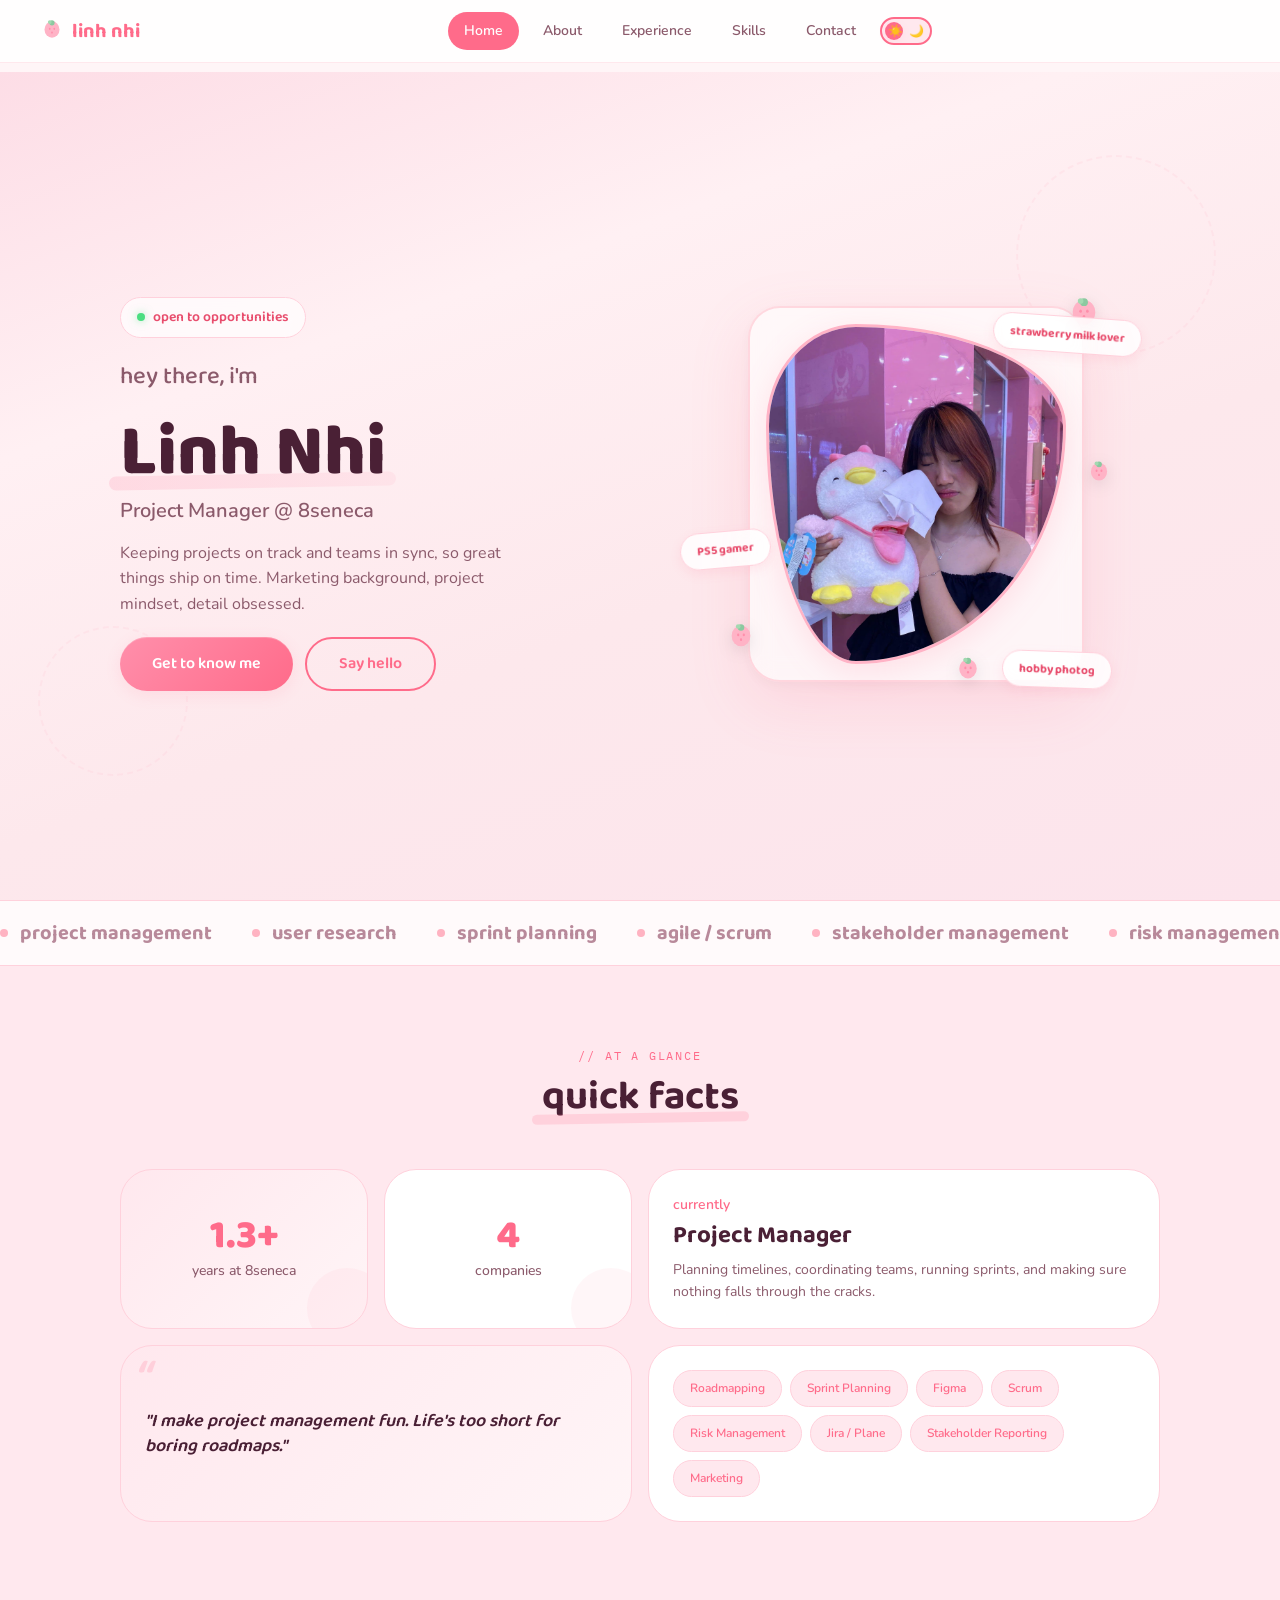
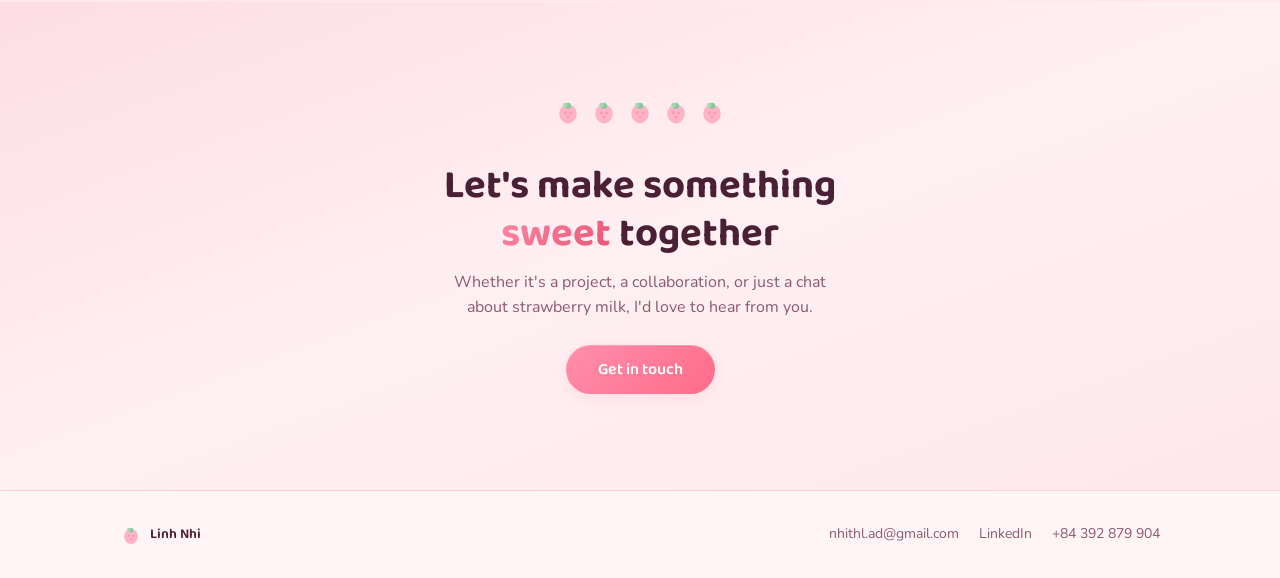
==== index.html @ b02dd4e7 "Deploy portfolio to GitHub Pages" ====
<!DOCTYPE html>
<html lang="en" data-theme="light">
<head>
  <meta charset="UTF-8">
  <meta name="viewport" content="width=device-width, initial-scale=1.0">
  <title>Linh Nhi | Project Manager</title>
  <link rel="icon" type="image/svg+xml" href="favicon.svg">
  <link rel="stylesheet" href="shared.css">
  <style>
    /* --- HERO --- */
    .hero {
      min-height: calc(100vh - 72px);
      display: flex;
      align-items: center;
      position: relative;
      overflow: hidden;
      padding: var(--sp-64) 0 var(--sp-48);
      background: linear-gradient(160deg, #FDDDE6 0%, #FFF0F3 30%, #FDE8EC 60%, #FCE4EC 100%);
    }
    [data-theme="dark"] .hero {
      background: linear-gradient(160deg, var(--berry-900) 0%, #2A1520 50%, var(--berry-900) 100%);
    }
    .hero__inner {
      max-width: var(--max-content);
      margin: 0 auto;
      padding: 0 var(--grid-margin-desktop);
      display: grid;
      grid-template-columns: 1fr 1fr;
      gap: var(--sp-64);
      align-items: center;
      width: 100%;
      position: relative;
      z-index: 1;
    }
    .hero__content { display: flex; flex-direction: column; gap: var(--sp-20); }

    /* Strawberry milk badge */
    .hero__badge {
      display: inline-flex;
      align-items: center;
      gap: var(--sp-8);
      background: rgba(255, 255, 255, 0.7);
      backdrop-filter: blur(10px);
      border: 1.5px solid var(--pink-200);
      border-radius: var(--radius-pill);
      padding: var(--sp-8) var(--sp-16);
      font-family: var(--font-display);
      font-size: var(--text-sm);
      font-weight: var(--weight-semibold);
      color: var(--pink-600);
      width: fit-content;
      animation: badge-bounce 3s ease-in-out infinite;
    }
    [data-theme="dark"] .hero__badge {
      background: rgba(255, 107, 138, 0.12);
      border-color: rgba(255, 143, 171, 0.25);
      color: var(--pink-300);
    }
    @keyframes badge-bounce {
      0%, 100% { transform: translateY(0); }
      50% { transform: translateY(-4px); }
    }
    .hero__badge-dot {
      width: 8px; height: 8px;
      border-radius: 50%;
      background: #4ADE80;
      box-shadow: 0 0 8px rgba(74, 222, 128, 0.5);
      animation: pulse-green 2s ease-in-out infinite;
    }
    @keyframes pulse-green {
      0%, 100% { opacity: 1; }
      50% { opacity: 0.5; }
    }

    .hero__greeting {
      font-family: var(--font-display);
      font-size: var(--text-2xl);
      color: var(--color-text-secondary);
      font-weight: var(--weight-medium);
    }
    .hero__name {
      font-family: var(--font-display);
      font-size: var(--text-6xl);
      font-weight: var(--weight-extrabold);
      line-height: 1.05;
      position: relative;
    }
    .hero__name-highlight {
      position: relative;
      display: inline-block;
    }
    .hero__name-highlight::after {
      content: '';
      position: absolute;
      bottom: 4px;
      left: -4%;
      width: 108%;
      height: 14px;
      background: linear-gradient(90deg, var(--pink-300), var(--pink-200));
      opacity: 0.35;
      border-radius: var(--radius-pill);
      z-index: -1;
      transform: rotate(-1deg);
    }
    [data-theme="dark"] .hero__name-highlight::after {
      opacity: 0.2;
    }
    .hero__name-sub {
      display: block;
      font-size: var(--text-xl);
      font-weight: var(--weight-semibold);
      color: var(--color-text-secondary);
      margin-top: var(--sp-8);
      font-family: var(--font-body);
    }
    .hero__desc {
      font-size: var(--text-base);
      color: var(--color-text-secondary);
      line-height: var(--leading-normal);
      max-width: 420px;
    }
    .hero__buttons { display: flex; gap: var(--sp-12); flex-wrap: wrap; }

    /* Visual side — milk carton style frame */
    .hero__visual {
      display: flex;
      justify-content: center;
      align-items: center;
      position: relative;
    }
    .hero__photo-frame {
      position: relative;
      background: rgba(255, 255, 255, 0.6);
      backdrop-filter: blur(12px);
      border: 2px solid rgba(255, 183, 197, 0.5);
      border-radius: 32px;
      padding: 16px;
      box-shadow: 0 20px 60px rgba(255, 107, 138, 0.15), 0 4px 16px rgba(0,0,0,0.04);
    }
    [data-theme="dark"] .hero__photo-frame {
      background: rgba(45, 22, 32, 0.6);
      border-color: rgba(255, 143, 171, 0.2);
      box-shadow: 0 20px 60px rgba(0, 0, 0, 0.3);
    }
    .hero__photo-frame .profile-photo {
      border: 3px solid var(--pink-300);
    }

    /* Floating strawberry decorations */
    .strawberry-float {
      position: absolute;
      z-index: 2;
      font-size: 2rem;
      animation: float-berry 5s ease-in-out infinite;
      filter: drop-shadow(0 4px 8px rgba(0,0,0,0.1));
    }
    .strawberry-float:nth-child(2) { top: -16px; right: -20px; animation-delay: -1s; font-size: 1.8rem; }
    .strawberry-float:nth-child(3) { bottom: 20px; left: -24px; animation-delay: -2.5s; font-size: 1.5rem; }
    .strawberry-float:nth-child(4) { top: 40%; right: -30px; animation-delay: -3.5s; font-size: 1.2rem; }
    .strawberry-float:nth-child(5) { bottom: -12px; right: 30%; animation-delay: -4s; font-size: 1.4rem; }
    @keyframes float-berry {
      0%, 100% { transform: translateY(0) rotate(0deg); }
      25% { transform: translateY(-8px) rotate(5deg); }
      75% { transform: translateY(4px) rotate(-3deg); }
    }

    /* Floating stickers around photo */
    .hero__sticker {
      position: absolute;
      z-index: 3;
      background: rgba(255, 255, 255, 0.85);
      backdrop-filter: blur(8px);
      border: 1.5px solid var(--pink-200);
      border-radius: var(--radius-2xl);
      padding: var(--sp-8) var(--sp-16);
      font-family: var(--font-display);
      font-size: var(--text-xs);
      font-weight: var(--weight-bold);
      color: var(--pink-600);
      box-shadow: 0 4px 12px rgba(255, 107, 138, 0.12);
      transform: rotate(var(--rotate, 0deg));
      transition: all var(--duration) var(--ease-out);
      white-space: nowrap;
    }
    [data-theme="dark"] .hero__sticker {
      background: rgba(45, 22, 32, 0.8);
      border-color: rgba(255, 143, 171, 0.25);
      color: var(--pink-300);
    }
    .hero__sticker:hover {
      transform: rotate(0deg) scale(1.08);
      box-shadow: 0 6px 20px rgba(255, 107, 138, 0.2);
    }
    .hero__sticker:nth-child(6) { top: 8px; right: -60px; --rotate: 4deg; }
    .hero__sticker:nth-child(7) { bottom: 30%; left: -70px; --rotate: -5deg; }
    .hero__sticker:nth-child(8) { bottom: -8px; right: -30px; --rotate: 2deg; }

    /* --- MARQUEE --- */
    .home-marquee {
      margin: 0;
      background: rgba(255, 255, 255, 0.5);
      border-color: var(--pink-200);
    }
    [data-theme="dark"] .home-marquee {
      background: var(--color-card);
    }

    /* --- BENTO GRID --- */
    .bento-section {
      padding: var(--sp-80) 0;
      background: var(--color-surface-alt);
      position: relative;
    }
    .bento-grid {
      max-width: var(--max-content);
      margin: 0 auto;
      padding: 0 var(--grid-margin-desktop);
      display: grid;
      grid-template-columns: repeat(4, 1fr);
      grid-template-rows: auto auto;
      gap: var(--sp-16);
    }
    .bento-card--stat {
      display: flex;
      flex-direction: column;
      justify-content: center;
      align-items: center;
      text-align: center;
      min-height: 140px;
      position: relative;
      overflow: hidden;
    }
    .bento-card--stat::after {
      content: '';
      position: absolute;
      bottom: -20px;
      right: -20px;
      width: 80px;
      height: 80px;
      border-radius: 50%;
      background: var(--color-accent);
      opacity: 0.06;
    }
    .bento-card--wide { grid-column: span 2; }
    .bento-stat__number {
      font-family: var(--font-display);
      font-size: var(--text-4xl);
      font-weight: var(--weight-extrabold);
      color: var(--color-accent);
      line-height: 1;
    }
    .bento-stat__label {
      font-size: var(--text-sm);
      color: var(--color-text-secondary);
      margin-top: var(--sp-4);
      font-weight: var(--weight-medium);
    }
    .bento-card--quote {
      display: flex;
      align-items: center;
      font-family: var(--font-display);
      font-size: var(--text-lg);
      font-weight: var(--weight-semibold);
      color: var(--color-text);
      font-style: italic;
      line-height: var(--leading-snug);
      position: relative;
    }
    .bento-card--quote::before {
      content: '\201C';
      position: absolute;
      top: 8px;
      left: 12px;
      font-size: 3rem;
      font-family: var(--font-display);
      color: var(--color-accent);
      opacity: 0.2;
      line-height: 1;
    }
    .bento-card--role {
      display: flex;
      flex-direction: column;
      justify-content: center;
    }
    .bento-role__title {
      font-family: var(--font-display);
      font-size: var(--text-2xl);
      font-weight: var(--weight-bold);
    }
    .bento-role__company {
      font-size: var(--text-sm);
      color: var(--color-accent);
      font-weight: var(--weight-semibold);
    }
    .bento-card--tags {
      display: flex;
      flex-wrap: wrap;
      gap: var(--sp-8);
      align-content: center;
    }
    .bento-tag {
      display: inline-flex;
      padding: var(--sp-8) var(--sp-16);
      background: var(--color-accent-soft);
      border: 1.5px solid var(--color-border);
      border-radius: var(--radius-pill);
      font-size: var(--text-xs);
      font-weight: var(--weight-semibold);
      color: var(--color-accent);
      transition: all var(--duration) var(--ease-out);
    }
    .bento-tag:hover {
      background: var(--color-accent);
      color: #fff;
      transform: translateY(-2px);
    }

    /* --- SUPERPOWERS --- */
    .powers {
      padding: var(--sp-80) 0;
      position: relative;
    }
    .powers__grid {
      max-width: var(--max-content);
      margin: 0 auto;
      padding: 0 var(--grid-margin-desktop);
      display: grid;
      grid-template-columns: repeat(2, 1fr);
      gap: var(--sp-16);
    }
    .power-card {
      padding: var(--sp-32);
      border-radius: var(--radius-2xl);
      background: var(--color-card);
      border: 1.5px solid var(--color-border);
      transition: all var(--duration) var(--ease-out);
      display: flex;
      flex-direction: column;
      gap: var(--sp-8);
      position: relative;
      overflow: hidden;
    }
    .power-card::before {
      content: '';
      position: absolute;
      top: 0;
      left: 0;
      right: 0;
      height: 3px;
      background: linear-gradient(90deg, var(--pink-300), var(--pink-500), var(--pink-300));
      opacity: 0;
      transition: opacity var(--duration) var(--ease-out);
    }
    .power-card:hover {
      border-color: var(--color-accent);
      box-shadow: 0 12px 40px rgba(255, 107, 138, 0.12);
      transform: translateY(-4px);
    }
    .power-card:hover::before { opacity: 1; }
    .power-card__icon {
      width: 52px;
      height: 52px;
      border-radius: 50%;
      background: var(--pink-100);
      display: flex;
      align-items: center;
      justify-content: center;
      margin-bottom: var(--sp-4);
      flex-shrink: 0;
    }
    .power-card__icon svg {
      width: 24px;
      height: 24px;
      color: var(--pink-500);
    }
    [data-theme="dark"] .power-card__icon {
      background: rgba(255, 107, 138, 0.12);
    }
    [data-theme="dark"] .power-card__icon svg {
      color: var(--pink-400);
    }
    .power-card__title {
      font-family: var(--font-display);
      font-size: var(--text-lg);
      font-weight: var(--weight-bold);
    }
    .power-card__desc {
      font-size: var(--text-sm);
      color: var(--color-text-secondary);
      line-height: var(--leading-normal);
    }

    /* --- CTA --- */
    .cta {
      padding: var(--sp-96) 0;
      text-align: center;
      position: relative;
      overflow: hidden;
      background: linear-gradient(160deg, #FDDDE6, #FFF0F3, #FDE8EC);
    }
    [data-theme="dark"] .cta {
      background: linear-gradient(160deg, #2A1520, var(--berry-900), #2A1520);
    }
    .cta__inner {
      max-width: 560px;
      margin: 0 auto;
      padding: 0 var(--grid-margin-desktop);
      position: relative;
      z-index: 1;
    }
    .cta__heading { margin-bottom: var(--sp-12); }
    .cta__desc {
      color: var(--color-text-secondary);
      font-size: var(--text-base);
      margin-bottom: var(--sp-24);
    }
    .cta__strawberries {
      display: flex;
      justify-content: center;
      gap: var(--sp-8);
      margin-bottom: var(--sp-24);
      font-size: 1.5rem;
    }
    .cta__strawberries span {
      animation: float-berry 4s ease-in-out infinite;
    }
    .cta__strawberries span:nth-child(2) { animation-delay: -0.5s; }
    .cta__strawberries span:nth-child(3) { animation-delay: -1s; }
    .cta__strawberries span:nth-child(4) { animation-delay: -1.5s; }
    .cta__strawberries span:nth-child(5) { animation-delay: -2s; }

    /* --- MILK CARTON DECO (background) --- */
    .milk-deco {
      position: absolute;
      pointer-events: none;
      z-index: 0;
    }
    .milk-deco--circle {
      width: 200px;
      height: 200px;
      border-radius: 50%;
      border: 2px dashed var(--pink-200);
      opacity: 0.3;
    }
    [data-theme="dark"] .milk-deco--circle {
      border-color: rgba(255, 143, 171, 0.15);
    }

    /* --- RESPONSIVE --- */
    @media (max-width: 768px) {
      .hero { min-height: auto; padding: var(--sp-32) 0; }
      .hero__inner {
        grid-template-columns: 1fr;
        gap: var(--sp-32);
        padding: 0 var(--grid-margin-mobile);
        text-align: center;
      }
      .hero__visual { order: -1; }
      .hero__desc { max-width: 100%; }
      .hero__buttons { justify-content: center; }
      .hero__badge { margin: 0 auto; }
      .hero__name { font-size: var(--text-4xl); }
      .hero__sticker { display: none; }
      .strawberry-float { font-size: 1.2rem !important; }
      .strawberry-float:nth-child(2) { right: -8px; }
      .strawberry-float:nth-child(3) { left: -8px; }
      .strawberry-float:nth-child(4) { right: -12px; }

      .hero__photo-frame { padding: 12px; }
      .profile-photo--lg { width: 200px; height: 230px; }

      .bento-section { padding: var(--sp-48) 0; }
      .bento-grid {
        grid-template-columns: 1fr 1fr;
        padding: 0 var(--grid-margin-mobile);
        gap: var(--sp-12);
      }
      .bento-card--wide { grid-column: span 2; }
      .bento-stat__number { font-size: var(--text-2xl); }
      .bento-card--stat { min-height: 100px; }

      .powers { padding: var(--sp-48) 0; }
      .powers__grid { grid-template-columns: 1fr; padding: 0 var(--grid-margin-mobile); }

      .cta { padding: var(--sp-48) 0; }
      .cta__inner { padding: 0 var(--grid-margin-mobile); }
    }
  </style>
</head>
<body>

  <nav class="nav">
    <div class="nav__inner">
      <a href="index.html" class="nav__logo">
        <span class="nav__logo-icon"><svg width="24" height="24" viewBox="0 0 32 32" fill="none"><ellipse cx="16" cy="18" rx="10" ry="11" fill="#FFB3C6"/><ellipse cx="13" cy="17" rx="1.2" ry="1.5" fill="#FF8FAB"/><ellipse cx="19" cy="17" rx="1.2" ry="1.5" fill="#FF8FAB"/><ellipse cx="16" cy="22" rx="1.2" ry="1.5" fill="#FF8FAB"/><circle cx="16" cy="9" r="3.5" fill="#8BC9A0"/><circle cx="13" cy="8" r="2.5" fill="#A3D9B1"/></svg></span> linh nhi
      </a>
      <div class="nav__links">
        <a href="index.html" class="nav__link nav__link--active">Home</a>
        <a href="about.html" class="nav__link">About</a>
        <a href="experience.html" class="nav__link">Experience</a>
        <a href="skills.html" class="nav__link">Skills</a>
        <a href="contact.html" class="nav__link">Contact</a>
        <button class="nav__theme-toggle" onclick="toggleTheme()" aria-label="Toggle dark mode">
          <span class="nav__theme-emoji nav__theme-emoji--light">&#9728;&#65039;</span>
          <span class="nav__theme-emoji nav__theme-emoji--dark">&#127769;</span>
        </button>
      </div>
      <div style="display:flex;align-items:center;gap:var(--sp-12);">
        <button class="nav__theme-toggle" onclick="toggleTheme()" aria-label="Toggle dark mode" id="mobileTheme" style="display:none;">
          <span class="nav__theme-emoji nav__theme-emoji--light">&#9728;&#65039;</span>
          <span class="nav__theme-emoji nav__theme-emoji--dark">&#127769;</span>
        </button>
        <button class="nav__burger" onclick="toggleMobile()" aria-label="Menu">
          <span></span><span></span><span></span>
        </button>
      </div>
    </div>
  </nav>
  <div class="nav__mobile-menu" id="mobileMenu">
    <a href="index.html" class="nav__link nav__link--active" onclick="toggleMobile()">Home</a>
    <a href="about.html" class="nav__link" onclick="toggleMobile()">About</a>
    <a href="experience.html" class="nav__link" onclick="toggleMobile()">Experience</a>
    <a href="skills.html" class="nav__link" onclick="toggleMobile()">Skills</a>
    <a href="contact.html" class="nav__link" onclick="toggleMobile()">Contact</a>
    <button class="nav__theme-toggle" onclick="toggleTheme()" aria-label="Toggle dark mode" style="margin-top:var(--sp-16);">
      <span class="nav__theme-emoji nav__theme-emoji--light">&#9728;&#65039;</span>
      <span class="nav__theme-emoji nav__theme-emoji--dark">&#127769;</span>
    </button>
  </div>

  <main class="page">
    <!-- HERO -->
    <section class="hero">
      <!-- Background decorative circles -->
      <div class="milk-deco milk-deco--circle" style="top: 10%; right: 5%;"></div>
      <div class="milk-deco milk-deco--circle" style="bottom: 15%; left: 3%; width: 150px; height: 150px;"></div>

      <div class="hero__inner">
        <div class="hero__content">
          <div class="hero__badge">
            <span class="hero__badge-dot"></span>
            open to opportunities
          </div>
          <div class="hero__greeting">hey there, i'm</div>
          <h1 class="hero__name">
            <span class="hero__name-highlight">Linh Nhi</span>
            <span class="hero__name-sub">Project Manager @ 8seneca</span>
          </h1>
          <p class="hero__desc">
            Keeping projects on track and teams in sync, so great things ship on time.
            Marketing background, project mindset, detail obsessed.
          </p>
          <div class="hero__buttons">
            <a href="about.html" class="btn btn--primary">Get to know me</a>
            <a href="contact.html" class="btn btn--outline">Say hello</a>
          </div>
        </div>
        <div class="hero__visual">
          <div class="hero__photo-frame">
            <div class="profile-photo profile-photo--lg">
              <img src="images/profile.jpg" alt="Linh Nhi" loading="lazy">
            </div>
            <span class="strawberry-float"><svg width="36" height="36" viewBox="0 0 32 32" fill="none"><ellipse cx="16" cy="18" rx="10" ry="11" fill="#FFB3C6"/><ellipse cx="13" cy="17" rx="1.2" ry="1.5" fill="#FF8FAB"/><ellipse cx="19" cy="17" rx="1.2" ry="1.5" fill="#FF8FAB"/><ellipse cx="16" cy="22" rx="1.2" ry="1.5" fill="#FF8FAB"/><circle cx="16" cy="9" r="3.5" fill="#8BC9A0"/><circle cx="13" cy="8" r="2.5" fill="#A3D9B1"/></svg></span>
            <span class="strawberry-float"><svg width="30" height="30" viewBox="0 0 32 32" fill="none"><ellipse cx="16" cy="18" rx="10" ry="11" fill="#FFB3C6"/><ellipse cx="13" cy="17" rx="1.2" ry="1.5" fill="#FF8FAB"/><ellipse cx="19" cy="17" rx="1.2" ry="1.5" fill="#FF8FAB"/><ellipse cx="16" cy="22" rx="1.2" ry="1.5" fill="#FF8FAB"/><circle cx="16" cy="9" r="3.5" fill="#8BC9A0"/><circle cx="13" cy="8" r="2.5" fill="#A3D9B1"/></svg></span>
            <span class="strawberry-float"><svg width="26" height="26" viewBox="0 0 32 32" fill="none"><ellipse cx="16" cy="18" rx="10" ry="11" fill="#FFB3C6"/><ellipse cx="13" cy="17" rx="1.2" ry="1.5" fill="#FF8FAB"/><ellipse cx="19" cy="17" rx="1.2" ry="1.5" fill="#FF8FAB"/><ellipse cx="16" cy="22" rx="1.2" ry="1.5" fill="#FF8FAB"/><circle cx="16" cy="9" r="3.5" fill="#8BC9A0"/><circle cx="13" cy="8" r="2.5" fill="#A3D9B1"/></svg></span>
            <span class="strawberry-float"><svg width="28" height="28" viewBox="0 0 32 32" fill="none"><ellipse cx="16" cy="18" rx="10" ry="11" fill="#FFB3C6"/><ellipse cx="13" cy="17" rx="1.2" ry="1.5" fill="#FF8FAB"/><ellipse cx="19" cy="17" rx="1.2" ry="1.5" fill="#FF8FAB"/><ellipse cx="16" cy="22" rx="1.2" ry="1.5" fill="#FF8FAB"/><circle cx="16" cy="9" r="3.5" fill="#8BC9A0"/><circle cx="13" cy="8" r="2.5" fill="#A3D9B1"/></svg></span>
            <div class="hero__sticker" style="--rotate: 4deg;">strawberry milk lover</div>
            <div class="hero__sticker" style="--rotate: -5deg;">PS5 gamer</div>
            <div class="hero__sticker" style="--rotate: 2deg;">hobby photog</div>
          </div>
        </div>
      </div>
    </section>

    <!-- MARQUEE -->
    <div class="marquee home-marquee">
      <div class="marquee__track">
        <span class="marquee__item"><span class="marquee__dot"></span> project management</span>
        <span class="marquee__item"><span class="marquee__dot"></span> user research</span>
        <span class="marquee__item"><span class="marquee__dot"></span> sprint planning</span>
        <span class="marquee__item"><span class="marquee__dot"></span> agile / scrum</span>
        <span class="marquee__item"><span class="marquee__dot"></span> stakeholder management</span>
        <span class="marquee__item"><span class="marquee__dot"></span> risk management</span>
        <span class="marquee__item"><span class="marquee__dot"></span> marketing</span>
        <span class="marquee__item"><span class="marquee__dot"></span> project management</span>
        <span class="marquee__item"><span class="marquee__dot"></span> resource planning</span>
        <span class="marquee__item"><span class="marquee__dot"></span> sprint planning</span>
        <span class="marquee__item"><span class="marquee__dot"></span> agile / scrum</span>
        <span class="marquee__item"><span class="marquee__dot"></span> stakeholder management</span>
        <span class="marquee__item"><span class="marquee__dot"></span> risk management</span>
        <span class="marquee__item"><span class="marquee__dot"></span> marketing</span>
      </div>
    </div>

    <!-- BENTO GRID -->
    <section class="bento-section">
      <div class="section-header">
        <span class="section-header__label">// at a glance</span>
        <h2 class="heading-2"><span class="section-header__underline">quick facts</span></h2>
      </div>
      <div class="bento-grid">
        <div class="bento-card bento-card--stat bento-card--accent">
          <div class="bento-stat__number">1.3+</div>
          <div class="bento-stat__label">years at 8seneca</div>
        </div>
        <div class="bento-card bento-card--stat">
          <div class="bento-stat__number">4</div>
          <div class="bento-stat__label">companies</div>
        </div>
        <div class="bento-card bento-card--role bento-card--wide">
          <div class="bento-role__company">currently</div>
          <div class="bento-role__title">Project Manager</div>
          <div style="font-size:var(--text-sm);color:var(--color-text-secondary);margin-top:var(--sp-4);">Planning timelines, coordinating teams, running sprints, and making sure nothing falls through the cracks.</div>
        </div>
        <div class="bento-card bento-card--quote bento-card--wide bento-card--accent">
          "I make project management fun. Life's too short for boring roadmaps."
        </div>
        <div class="bento-card bento-card--tags bento-card--wide">
          <span class="bento-tag">Roadmapping</span>
          <span class="bento-tag">Sprint Planning</span>
          <span class="bento-tag">Figma</span>
          <span class="bento-tag">Scrum</span>
          <span class="bento-tag">Risk Management</span>
          <span class="bento-tag">Jira / Plane</span>
          <span class="bento-tag">Stakeholder Reporting</span>
          <span class="bento-tag">Marketing</span>
        </div>
      </div>
    </section>

    <!-- CTA -->
    <section class="cta">
      <div class="cta__inner">
        <div class="cta__strawberries">
          <span><svg width="28" height="28" viewBox="0 0 32 32" fill="none"><ellipse cx="16" cy="18" rx="10" ry="11" fill="#FFB3C6"/><ellipse cx="13" cy="17" rx="1.2" ry="1.5" fill="#FF8FAB"/><ellipse cx="19" cy="17" rx="1.2" ry="1.5" fill="#FF8FAB"/><ellipse cx="16" cy="22" rx="1.2" ry="1.5" fill="#FF8FAB"/><circle cx="16" cy="9" r="3.5" fill="#8BC9A0"/><circle cx="13" cy="8" r="2.5" fill="#A3D9B1"/></svg></span>
          <span><svg width="28" height="28" viewBox="0 0 32 32" fill="none"><ellipse cx="16" cy="18" rx="10" ry="11" fill="#FFB3C6"/><ellipse cx="13" cy="17" rx="1.2" ry="1.5" fill="#FF8FAB"/><ellipse cx="19" cy="17" rx="1.2" ry="1.5" fill="#FF8FAB"/><ellipse cx="16" cy="22" rx="1.2" ry="1.5" fill="#FF8FAB"/><circle cx="16" cy="9" r="3.5" fill="#8BC9A0"/><circle cx="13" cy="8" r="2.5" fill="#A3D9B1"/></svg></span>
          <span><svg width="28" height="28" viewBox="0 0 32 32" fill="none"><ellipse cx="16" cy="18" rx="10" ry="11" fill="#FFB3C6"/><ellipse cx="13" cy="17" rx="1.2" ry="1.5" fill="#FF8FAB"/><ellipse cx="19" cy="17" rx="1.2" ry="1.5" fill="#FF8FAB"/><ellipse cx="16" cy="22" rx="1.2" ry="1.5" fill="#FF8FAB"/><circle cx="16" cy="9" r="3.5" fill="#8BC9A0"/><circle cx="13" cy="8" r="2.5" fill="#A3D9B1"/></svg></span>
          <span><svg width="28" height="28" viewBox="0 0 32 32" fill="none"><ellipse cx="16" cy="18" rx="10" ry="11" fill="#FFB3C6"/><ellipse cx="13" cy="17" rx="1.2" ry="1.5" fill="#FF8FAB"/><ellipse cx="19" cy="17" rx="1.2" ry="1.5" fill="#FF8FAB"/><ellipse cx="16" cy="22" rx="1.2" ry="1.5" fill="#FF8FAB"/><circle cx="16" cy="9" r="3.5" fill="#8BC9A0"/><circle cx="13" cy="8" r="2.5" fill="#A3D9B1"/></svg></span>
          <span><svg width="28" height="28" viewBox="0 0 32 32" fill="none"><ellipse cx="16" cy="18" rx="10" ry="11" fill="#FFB3C6"/><ellipse cx="13" cy="17" rx="1.2" ry="1.5" fill="#FF8FAB"/><ellipse cx="19" cy="17" rx="1.2" ry="1.5" fill="#FF8FAB"/><ellipse cx="16" cy="22" rx="1.2" ry="1.5" fill="#FF8FAB"/><circle cx="16" cy="9" r="3.5" fill="#8BC9A0"/><circle cx="13" cy="8" r="2.5" fill="#A3D9B1"/></svg></span>
        </div>
        <h2 class="heading-2 cta__heading">Let's make something<br><span class="gradient-text">sweet</span> together</h2>
        <p class="cta__desc">Whether it's a project, a collaboration, or just a chat about strawberry milk, I'd love to hear from you.</p>
        <a href="contact.html" class="btn btn--primary">Get in touch</a>
      </div>
    </section>

<footer class="footer" style="border-top:1.5px solid var(--color-border);padding:var(--sp-32) 0;">
  <div class="container" style="display:flex;justify-content:space-between;align-items:center;flex-wrap:wrap;gap:var(--sp-16);">
    <div style="display:flex;align-items:center;gap:var(--sp-8);">
      <svg width="22" height="22" viewBox="0 0 32 32" fill="none"><ellipse cx="16" cy="18" rx="10" ry="11" fill="#FFB3C6"/><ellipse cx="13" cy="17" rx="1.2" ry="1.5" fill="#FF8FAB"/><ellipse cx="19" cy="17" rx="1.2" ry="1.5" fill="#FF8FAB"/><ellipse cx="16" cy="22" rx="1.2" ry="1.5" fill="#FF8FAB"/><circle cx="16" cy="9" r="3.5" fill="#8BC9A0"/><circle cx="13" cy="8" r="2.5" fill="#A3D9B1"/></svg>
      <span style="font-family:var(--font-display);font-size:var(--text-sm);font-weight:var(--weight-semibold);color:var(--color-text);">Linh Nhi</span>
    </div>
    <div style="display:flex;align-items:center;gap:var(--sp-20);font-size:var(--text-sm);">
      <a href="mailto:nhithl.ad@gmail.com" style="color:var(--color-text-secondary);">nhithl.ad@gmail.com</a>
      <a href="https://www.linkedin.com/in/nhithl" target="_blank" style="color:var(--color-text-secondary);">LinkedIn</a>
      <a href="tel:+84392879904" style="color:var(--color-text-secondary);">+84 392 879 904</a>
    </div>
  </div>
</footer>
  </main>

  <script>
    function toggleTheme() { document.documentElement.setAttribute('data-theme', document.documentElement.getAttribute('data-theme') === 'dark' ? 'light' : 'dark'); }
    function toggleMobile() { document.getElementById('mobileMenu').classList.toggle('nav__mobile-menu--open'); document.querySelector('.nav__burger').classList.toggle('nav__burger--open'); }
    (function(){var t=document.getElementById('mobileTheme');function u(){t.style.display=window.innerWidth<=768?'':'none';}u();window.addEventListener('resize',u);})();
  </script>
</body>
</html>
---- shared.css ----
/* ============================================
   SHARED — Strawberry Milk Portfolio
   Tokens + Components + Layout
   ============================================ */
@import url('https://fonts.googleapis.com/css2?family=Baloo+2:wght@400;500;600;700;800&family=Nunito:wght@400;500;600;700&family=IBM+Plex+Mono:wght@400;500&display=swap');
@import url('../tokens/tokens.css');

/* --- Reset --- */
*, *::before, *::after { box-sizing: border-box; margin: 0; padding: 0; }
html { scroll-behavior: smooth; }
body {
  font-family: var(--font-body);
  font-size: var(--text-base);
  line-height: var(--leading-normal);
  color: var(--color-text);
  background: var(--color-bg);
  transition: background var(--duration) var(--ease-out), color var(--duration) var(--ease-out);
  -webkit-font-smoothing: antialiased;
  overflow-x: hidden;
}
a { color: var(--color-accent); text-decoration: none; transition: color var(--duration) var(--ease-out); }
a:hover { color: var(--color-accent-hover); }
img { max-width: 100%; display: block; }
ul, ol { list-style: none; }
button { cursor: pointer; border: none; background: none; font-family: inherit; }

/* --- Sparkle animation --- */
.sparkle {
  display: inline-block;
  animation: sparkle-float 3s ease-in-out infinite;
}
@keyframes sparkle-float {
  0%, 100% { transform: translateY(0) rotate(0deg); }
  50% { transform: translateY(-6px) rotate(10deg); }
}

/* --- Nav --- */
.nav {
  position: fixed;
  top: 0;
  left: 0;
  right: 0;
  z-index: 100;
  background: var(--color-nav);
  backdrop-filter: blur(20px);
  -webkit-backdrop-filter: blur(20px);
  border-bottom: 1px solid var(--color-border-soft);
  padding: var(--sp-12) var(--sp-32);
  transition: background var(--duration) var(--ease-out);
}
.nav__inner {
  max-width: var(--max-content);
  margin: 0 auto;
  display: flex;
  align-items: center;
  justify-content: space-between;
}
.nav__logo {
  font-family: var(--font-display);
  font-size: var(--text-xl);
  font-weight: var(--weight-bold);
  color: var(--color-accent);
  display: flex;
  align-items: center;
  gap: var(--sp-8);
}
.nav__logo-icon {
  font-size: var(--text-2xl);
  line-height: 1;
}
.nav__links {
  display: flex;
  gap: var(--sp-8);
  align-items: center;
}
.nav__link {
  font-family: var(--font-body);
  font-size: var(--text-sm);
  font-weight: var(--weight-semibold);
  color: var(--color-text-secondary);
  padding: var(--sp-8) var(--sp-16);
  border-radius: var(--radius-pill);
  position: relative;
  transition: all var(--duration) var(--ease-out);
}
.nav__link:hover {
  color: var(--color-accent);
  background: var(--color-accent-soft);
}
.nav__link--active {
  color: #fff;
  background: var(--color-accent);
}
.nav__link--active:hover {
  color: #fff;
  background: var(--color-accent-hover);
}

/* Theme toggle */
.nav__theme-toggle {
  width: 52px;
  height: 28px;
  border-radius: var(--radius-pill);
  background: var(--color-accent-soft);
  border: 2px solid var(--color-accent);
  position: relative;
  transition: background var(--duration) var(--ease-out), border-color var(--duration) var(--ease-out);
  flex-shrink: 0;
}
.nav__theme-toggle::after {
  content: '';
  position: absolute;
  top: 3px;
  left: 3px;
  width: 18px;
  height: 18px;
  border-radius: 50%;
  background: var(--color-accent);
  transition: transform var(--duration) var(--ease-out);
  box-shadow: var(--shadow-sm);
}
[data-theme="dark"] .nav__theme-toggle::after {
  transform: translateX(22px);
}
[data-theme="dark"] .nav__theme-toggle {
  background: rgba(255, 107, 138, 0.2);
}
.nav__theme-emoji {
  font-size: 12px;
  position: absolute;
  top: 50%;
  transform: translateY(-50%);
  pointer-events: none;
  z-index: 1;
  line-height: 1;
}
.nav__theme-emoji--light { left: 6px; }
.nav__theme-emoji--dark  { right: 6px; }

/* Mobile hamburger */
.nav__burger {
  display: none;
  flex-direction: column;
  gap: 5px;
  width: var(--sp-32);
  padding: var(--sp-4);
}
.nav__burger span {
  display: block;
  height: 3px;
  background: var(--color-accent);
  border-radius: var(--radius-pill);
  transition: transform var(--duration) var(--ease-out), opacity var(--duration) var(--ease-out);
}
.nav__burger--open span:nth-child(1) { transform: rotate(45deg) translate(5px, 6px); }
.nav__burger--open span:nth-child(2) { opacity: 0; }
.nav__burger--open span:nth-child(3) { transform: rotate(-45deg) translate(5px, -6px); }

.nav__mobile-menu {
  display: none;
  position: fixed;
  top: 56px;
  left: 0;
  right: 0;
  bottom: 0;
  background: var(--color-bg);
  z-index: 99;
  padding: var(--sp-48) var(--sp-32);
  flex-direction: column;
  gap: var(--sp-24);
  align-items: center;
}
.nav__mobile-menu--open { display: flex; }
.nav__mobile-menu .nav__link {
  font-size: var(--text-2xl);
  font-family: var(--font-display);
}

/* --- Layout --- */
.page { padding-top: 72px; min-height: 100vh; }
.container {
  max-width: var(--max-content);
  margin: 0 auto;
  padding: 0 var(--grid-margin-desktop);
}

/* --- Typography --- */
.heading-1 {
  font-family: var(--font-display);
  font-size: var(--text-6xl);
  font-weight: var(--weight-extrabold);
  line-height: var(--leading-tight);
  color: var(--color-text);
}
.heading-2 {
  font-family: var(--font-display);
  font-size: var(--text-4xl);
  font-weight: var(--weight-bold);
  line-height: var(--leading-tight);
  color: var(--color-text);
}
.heading-3 {
  font-family: var(--font-display);
  font-size: var(--text-2xl);
  font-weight: var(--weight-bold);
  line-height: var(--leading-snug);
  color: var(--color-text);
}
.accent-text { color: var(--color-accent); }
.gradient-text {
  background: linear-gradient(135deg, var(--pink-400), var(--pink-600));
  -webkit-background-clip: text;
  -webkit-text-fill-color: transparent;
  background-clip: text;
}

/* --- Section header with wavy underline --- */
.section-header {
  text-align: center;
  margin-bottom: var(--sp-48);
  position: relative;
}
.section-header__label {
  font-family: var(--font-mono);
  font-size: var(--text-xs);
  color: var(--color-accent);
  text-transform: uppercase;
  letter-spacing: 0.15em;
  margin-bottom: var(--sp-8);
  display: block;
}
.section-header__underline {
  display: inline-block;
  position: relative;
}
.section-header__underline::after {
  content: '';
  position: absolute;
  bottom: -2px;
  left: -5%;
  width: 110%;
  height: 10px;
  background: var(--color-accent);
  opacity: 0.18;
  border-radius: var(--radius-pill);
  transform: rotate(-1deg);
}

/* --- Buttons --- */
.btn {
  display: inline-flex;
  align-items: center;
  gap: var(--sp-8);
  font-family: var(--font-display);
  font-weight: var(--weight-semibold);
  font-size: var(--text-base);
  padding: var(--sp-12) var(--sp-32);
  border-radius: var(--radius-pill);
  transition: all var(--duration) var(--ease-out);
  position: relative;
  overflow: hidden;
}
.btn--primary {
  background: linear-gradient(135deg, var(--pink-400), var(--pink-500));
  color: #FFFFFF;
  box-shadow: var(--shadow-md), inset 0 1px 0 rgba(255,255,255,0.2);
}
.btn--primary:hover {
  background: linear-gradient(135deg, var(--pink-500), var(--pink-600));
  box-shadow: var(--shadow-glow);
  transform: translateY(-2px) scale(1.02);
  color: #FFFFFF;
}
.btn--outline {
  background: transparent;
  color: var(--color-accent);
  border: 2px solid var(--color-accent);
}
.btn--outline:hover {
  background: var(--color-accent-soft);
  transform: translateY(-2px);
  color: var(--color-accent);
}
.btn--ghost {
  background: transparent;
  color: var(--color-text-secondary);
  padding: var(--sp-8) var(--sp-16);
}
.btn--ghost:hover {
  color: var(--color-accent);
  background: var(--color-accent-soft);
}

/* --- Cards --- */
.card {
  background: var(--color-card);
  border: 1px solid var(--color-border);
  border-radius: var(--radius-2xl);
  padding: var(--sp-32);
  transition: all var(--duration) var(--ease-out);
  position: relative;
  overflow: hidden;
}
.card:hover {
  box-shadow: var(--shadow-md);
  transform: translateY(-4px);
}
.card--cartoon {
  border: 2.5px dashed var(--color-border);
  border-radius: var(--radius-2xl);
  background: var(--color-card);
}
.card--cartoon::before {
  content: '';
  position: absolute;
  top: -1px;
  right: -1px;
  width: var(--sp-32);
  height: var(--sp-32);
  background: var(--color-accent);
  opacity: 0.08;
  border-radius: 0 var(--radius-2xl) 0 100%;
}
.card--glow {
  border: 1.5px solid var(--color-border);
}
.card--glow:hover {
  border-color: var(--color-accent);
  box-shadow: var(--shadow-glow);
}

/* --- Bento card (modern grid card) --- */
.bento-card {
  background: var(--color-card);
  border: 1.5px solid var(--color-border);
  border-radius: var(--radius-2xl);
  padding: var(--sp-24);
  transition: all var(--duration) var(--ease-out);
  position: relative;
  overflow: hidden;
}
.bento-card:hover {
  border-color: var(--color-accent);
  box-shadow: var(--shadow-lg);
  transform: translateY(-4px);
}
.bento-card--accent {
  background: linear-gradient(135deg, var(--pink-100), var(--pink-50));
  border-color: var(--pink-200);
}
[data-theme="dark"] .bento-card--accent {
  background: linear-gradient(135deg, rgba(255, 107, 138, 0.12), rgba(255, 107, 138, 0.05));
  border-color: rgba(255, 143, 171, 0.2);
}

/* --- Tags / Pills --- */
.tag {
  display: inline-flex;
  align-items: center;
  gap: var(--sp-4);
  font-family: var(--font-mono);
  font-size: var(--text-xs);
  font-weight: var(--weight-medium);
  padding: var(--sp-4) var(--sp-12);
  border-radius: var(--radius-pill);
  background: var(--color-tag-bg);
  color: var(--color-tag-text);
}
.tag--strawberry { background: var(--pink-100); color: var(--pink-700); }
[data-theme="dark"] .tag--strawberry { background: rgba(255, 107, 138, 0.15); color: var(--pink-300); }
.tag--cream { background: var(--cream-200); color: #8B6914; }
[data-theme="dark"] .tag--cream { background: rgba(255, 228, 188, 0.1); color: var(--cream-200); }

/* --- Marquee / ticker --- */
.marquee {
  overflow: hidden;
  padding: var(--sp-16) 0;
  border-top: 1.5px solid var(--color-border);
  border-bottom: 1.5px solid var(--color-border);
  background: var(--color-card);
}
.marquee__track {
  display: flex;
  gap: var(--sp-40);
  animation: marquee-scroll 20s linear infinite;
  width: max-content;
}
.marquee__item {
  font-family: var(--font-display);
  font-size: var(--text-xl);
  font-weight: var(--weight-bold);
  color: var(--color-text-muted);
  white-space: nowrap;
  display: flex;
  align-items: center;
  gap: var(--sp-12);
}
.marquee__item .marquee__dot {
  width: 8px;
  height: 8px;
  border-radius: 50%;
  background: var(--color-accent);
  opacity: 0.5;
}
@keyframes marquee-scroll {
  to { transform: translateX(-50%); }
}

/* --- Timeline --- */
.timeline {
  position: relative;
  padding-left: var(--sp-48);
}
.timeline::before {
  content: '';
  position: absolute;
  left: 14px;
  top: 8px;
  bottom: 8px;
  width: 3px;
  background: linear-gradient(to bottom, var(--color-accent), var(--pink-200));
  border-radius: var(--radius-pill);
}
[data-theme="dark"] .timeline::before {
  background: linear-gradient(to bottom, var(--color-accent), var(--pink-800));
}
.timeline__item {
  position: relative;
  margin-bottom: var(--sp-40);
}
.timeline__item:last-child { margin-bottom: 0; }
.timeline__dot {
  position: absolute;
  left: calc(-1 * var(--sp-48) + 8px);
  top: 6px;
  width: 16px;
  height: 16px;
  border-radius: 50%;
  background: var(--color-accent);
  border: 3px solid var(--color-bg);
  box-shadow: 0 0 0 3px var(--color-accent-soft);
  z-index: 1;
}
.timeline__item--active .timeline__dot {
  width: 18px;
  height: 18px;
  left: calc(-1 * var(--sp-48) + 7px);
  animation: pulse-dot 2s ease-in-out infinite;
}
@keyframes pulse-dot {
  0%, 100% { box-shadow: 0 0 0 3px var(--color-accent-soft); }
  50% { box-shadow: 0 0 0 8px var(--color-accent-soft); }
}
.timeline__date {
  font-family: var(--font-mono);
  font-size: var(--text-xs);
  color: var(--color-accent);
  text-transform: uppercase;
  letter-spacing: 0.1em;
  margin-bottom: var(--sp-8);
}
.timeline__role {
  font-family: var(--font-display);
  font-size: var(--text-xl);
  font-weight: var(--weight-bold);
  margin-bottom: var(--sp-4);
}
.timeline__company {
  font-weight: var(--weight-semibold);
  color: var(--color-text-secondary);
  margin-bottom: var(--sp-12);
}
.timeline__desc {
  color: var(--color-text-secondary);
  font-size: var(--text-sm);
  line-height: var(--leading-normal);
}
.timeline__tags {
  display: flex;
  flex-wrap: wrap;
  gap: var(--sp-8);
  margin-top: var(--sp-12);
}

/* --- Profile photo --- */
.profile-photo {
  border-radius: var(--radius-blob);
  overflow: hidden;
  position: relative;
  border: 4px solid var(--color-accent);
  box-shadow: var(--shadow-lg);
}
.profile-photo--lg {
  width: 300px;
  height: 340px;
}
.profile-photo img {
  width: 100%;
  height: 100%;
  object-fit: cover;
}

/* --- Fun fact cards --- */
.fun-grid {
  display: grid;
  grid-template-columns: repeat(3, 1fr);
  gap: var(--sp-20);
}
.fun-card {
  text-align: center;
  padding: var(--sp-32) var(--sp-20);
}
.fun-card__emoji {
  font-size: 2.5rem;
  margin-bottom: var(--sp-12);
  display: block;
}
.fun-card__title {
  font-family: var(--font-display);
  font-size: var(--text-base);
  font-weight: var(--weight-bold);
  margin-bottom: var(--sp-8);
}
.fun-card__desc {
  font-size: var(--text-sm);
  color: var(--color-text-secondary);
  line-height: var(--leading-normal);
}

/* --- Contact form --- */
.contact-form {
  display: flex;
  flex-direction: column;
  gap: var(--sp-20);
}
.input-group { display: flex; flex-direction: column; gap: var(--sp-8); }
.input-group__label {
  font-family: var(--font-display);
  font-size: var(--text-sm);
  font-weight: var(--weight-semibold);
  color: var(--color-text-secondary);
}
.input {
  padding: var(--sp-12) var(--sp-20);
  border: 2px solid var(--color-border);
  border-radius: var(--radius-xl);
  font-family: var(--font-body);
  font-size: var(--text-base);
  color: var(--color-text);
  background: var(--color-surface);
  transition: border-color var(--duration) var(--ease-out), box-shadow var(--duration) var(--ease-out);
  outline: none;
}
.input:focus {
  border-color: var(--color-accent);
  box-shadow: 0 0 0 4px var(--color-accent-soft);
}
.input::placeholder { color: var(--color-text-muted); }
textarea.input { resize: vertical; min-height: 120px; }

/* --- Footer --- */
.footer {
  padding: var(--sp-32) 0;
  border-top: 1.5px solid var(--color-border);
  position: relative;
}
.footer a:hover {
  color: var(--color-accent) !important;
}

/* --- Section separators --- */
.section-sep--wide {
  max-width: 100%;
  height: 0;
  border: none;
  border-top: 2px dashed var(--color-border);
  opacity: 0.4;
  background: none;
}

/* --- Floating decoration --- */
.floating-deco {
  position: absolute;
  pointer-events: none;
  z-index: 0;
  opacity: 0.1;
  font-size: 1.5rem;
  animation: float-gentle 6s ease-in-out infinite;
}
.floating-deco:nth-child(2) { animation-delay: -2s; }
.floating-deco:nth-child(3) { animation-delay: -4s; }
@keyframes float-gentle {
  0%, 100% { transform: translateY(0) rotate(0deg); }
  33% { transform: translateY(-10px) rotate(5deg); }
  66% { transform: translateY(5px) rotate(-3deg); }
}

/* --- Sticker (floating label) --- */
.sticker {
  display: inline-flex;
  align-items: center;
  gap: var(--sp-8);
  background: var(--color-card);
  border: 2px solid var(--color-border);
  border-radius: var(--radius-2xl);
  padding: var(--sp-8) var(--sp-16);
  font-family: var(--font-display);
  font-size: var(--text-sm);
  font-weight: var(--weight-semibold);
  box-shadow: var(--shadow-md);
  transform: rotate(var(--rotate, -3deg));
  transition: all var(--duration) var(--ease-out);
}
.sticker:hover {
  transform: rotate(0deg) scale(1.05);
  box-shadow: var(--shadow-lg);
}

/* --- Gradient mesh background --- */
.gradient-mesh {
  position: absolute;
  inset: 0;
  pointer-events: none;
  z-index: 0;
  overflow: hidden;
}
.gradient-mesh__blob {
  position: absolute;
  border-radius: 50%;
  filter: blur(80px);
  opacity: 0.15;
}
[data-theme="dark"] .gradient-mesh__blob {
  opacity: 0.08;
}

/* ============================================
   RESPONSIVE — Mobile (375px)
   ============================================ */
@media (max-width: 768px) {
  .container { padding: 0 var(--grid-margin-mobile); }

  .nav__links { display: none; }
  .nav__burger { display: flex; }
  .nav { padding: var(--sp-12) var(--sp-20); }

  .heading-1 { font-size: var(--text-3xl); }
  .heading-2 { font-size: var(--text-2xl); }
  .heading-3 { font-size: var(--text-lg); }

  .section-header { margin-bottom: var(--sp-32); }

  .fun-grid { grid-template-columns: 1fr 1fr; gap: var(--sp-12); }

  .profile-photo--lg { width: 200px; height: 230px; }

  .btn { padding: var(--sp-12) var(--sp-24); font-size: var(--text-sm); }

  .card { padding: var(--sp-24); }
  .bento-card { padding: var(--sp-20); }

  .timeline { padding-left: var(--sp-40); }
  .timeline__dot { left: calc(-1 * var(--sp-40) + 8px); }
  .timeline__item--active .timeline__dot { left: calc(-1 * var(--sp-40) + 7px); }
  .timeline__item { margin-bottom: var(--sp-32); }

  .marquee__item { font-size: var(--text-base); }
}
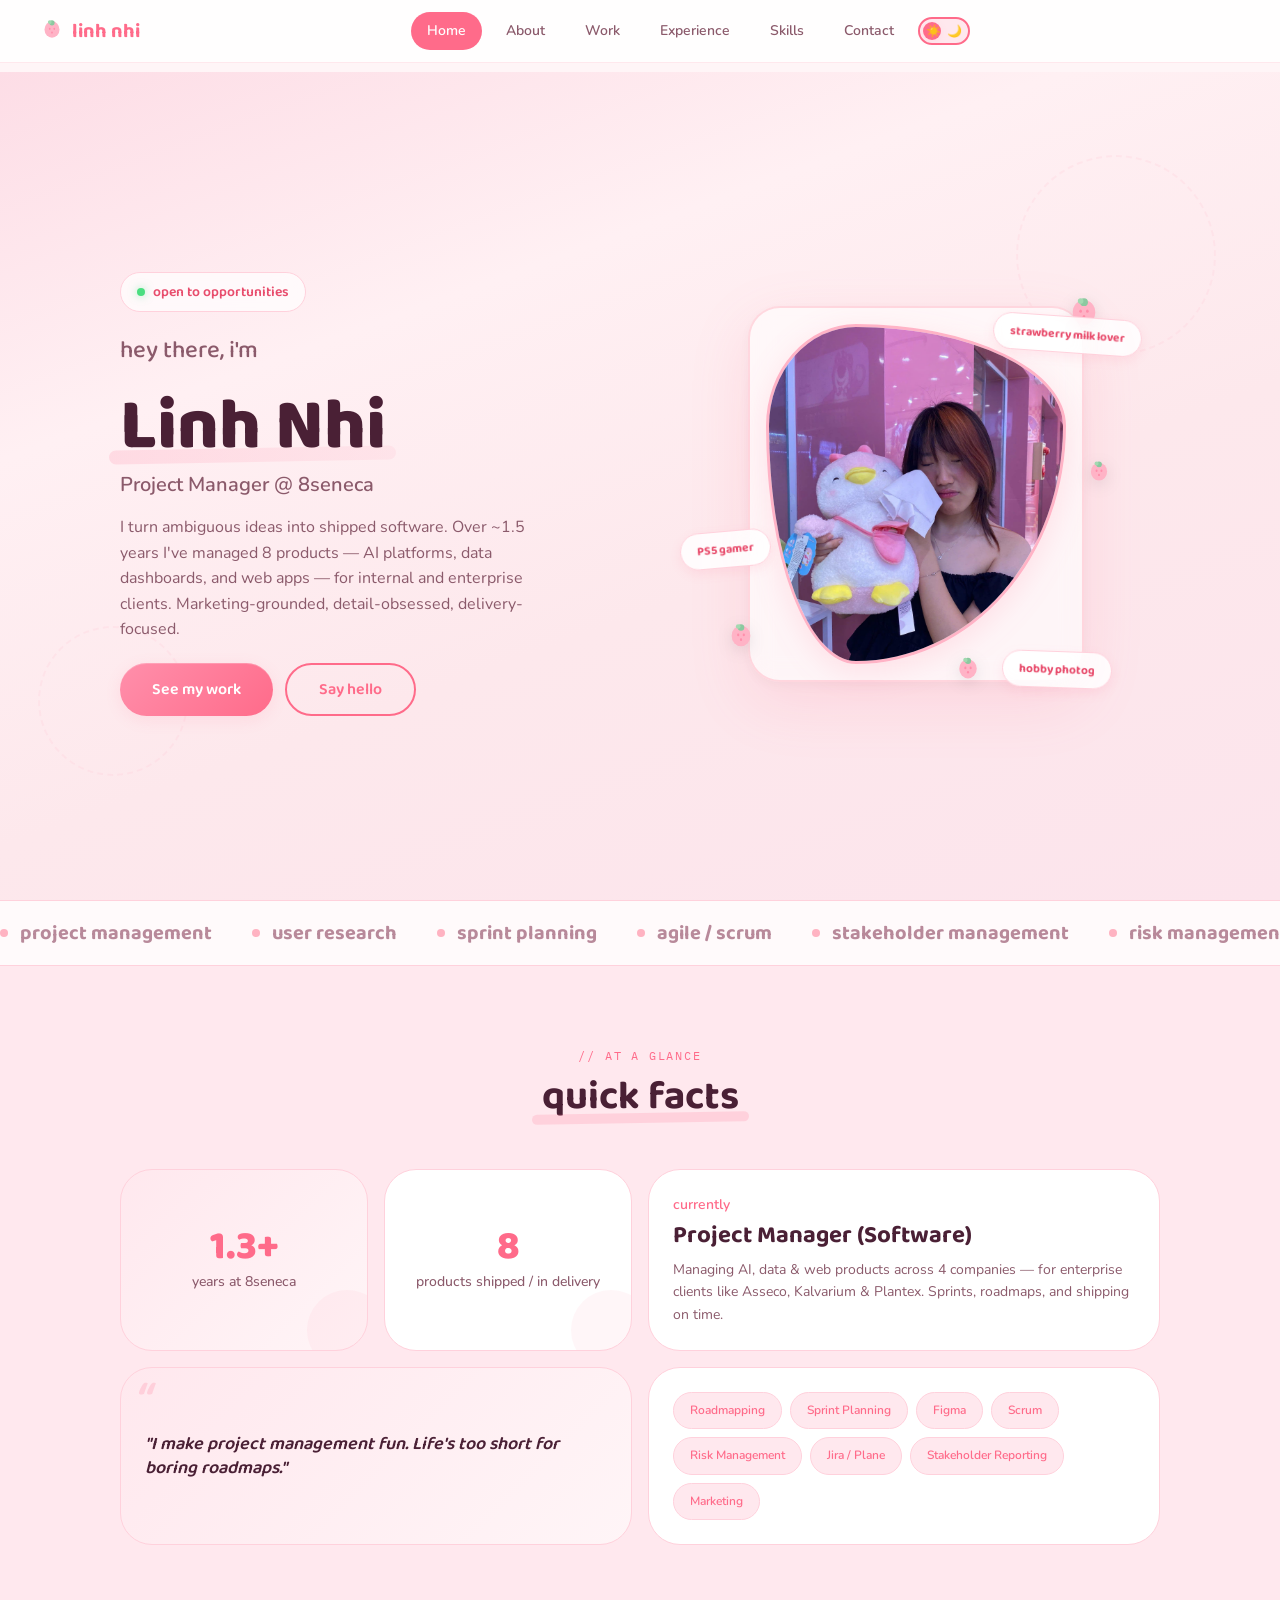
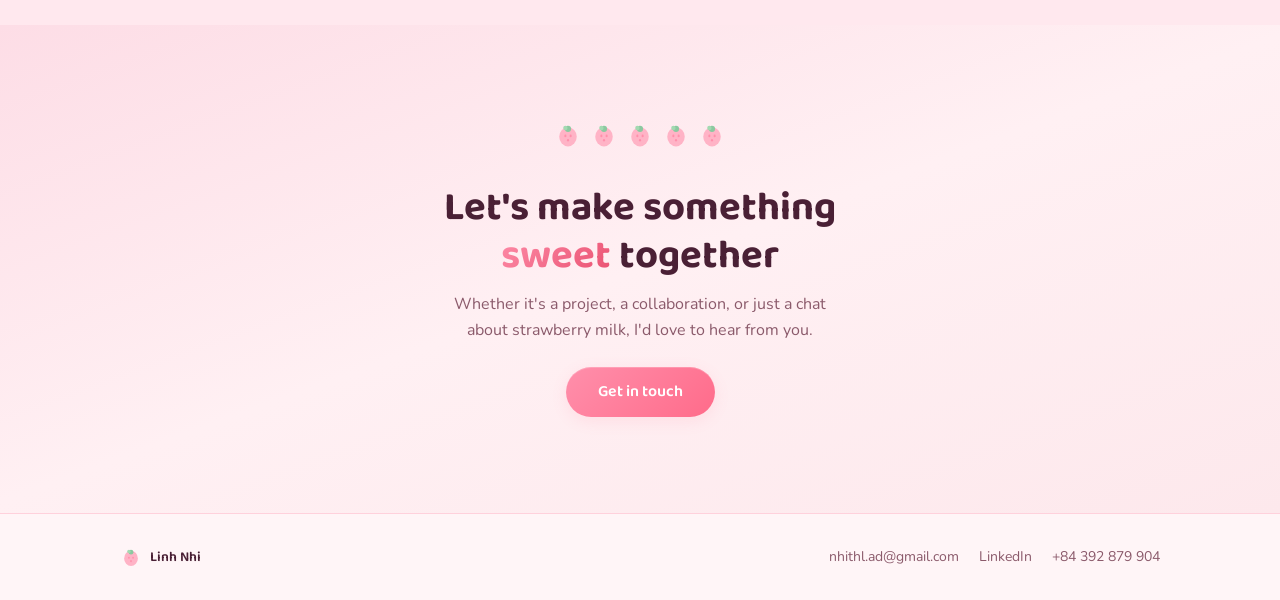
==== commit 86531ac7: "Publish: Work/Projects page + portfolio job-search updates Syncs the strengthened content to the liv" ====
--- a/index.html
+++ b/index.html
@@ -497,6 +497,7 @@
       <div class="nav__links">
         <a href="index.html" class="nav__link nav__link--active">Home</a>
         <a href="about.html" class="nav__link">About</a>
+        <a href="work.html" class="nav__link">Work</a>
         <a href="experience.html" class="nav__link">Experience</a>
         <a href="skills.html" class="nav__link">Skills</a>
         <a href="contact.html" class="nav__link">Contact</a>
@@ -519,6 +520,7 @@
   <div class="nav__mobile-menu" id="mobileMenu">
     <a href="index.html" class="nav__link nav__link--active" onclick="toggleMobile()">Home</a>
     <a href="about.html" class="nav__link" onclick="toggleMobile()">About</a>
+    <a href="work.html" class="nav__link" onclick="toggleMobile()">Work</a>
     <a href="experience.html" class="nav__link" onclick="toggleMobile()">Experience</a>
     <a href="skills.html" class="nav__link" onclick="toggleMobile()">Skills</a>
     <a href="contact.html" class="nav__link" onclick="toggleMobile()">Contact</a>
@@ -547,11 +549,12 @@
             <span class="hero__name-sub">Project Manager @ 8seneca</span>
           </h1>
           <p class="hero__desc">
-            Keeping projects on track and teams in sync, so great things ship on time.
-            Marketing background, project mindset, detail obsessed.
+            I turn ambiguous ideas into shipped software. Over ~1.5 years I've managed
+            8 products &mdash; AI platforms, data dashboards, and web apps &mdash; for internal and
+            enterprise clients. Marketing-grounded, detail-obsessed, delivery-focused.
           </p>
           <div class="hero__buttons">
-            <a href="about.html" class="btn btn--primary">Get to know me</a>
+            <a href="work.html" class="btn btn--primary">See my work</a>
             <a href="contact.html" class="btn btn--outline">Say hello</a>
           </div>
         </div>
@@ -604,13 +607,13 @@
           <div class="bento-stat__label">years at 8seneca</div>
         </div>
         <div class="bento-card bento-card--stat">
-          <div class="bento-stat__number">4</div>
-          <div class="bento-stat__label">companies</div>
+          <div class="bento-stat__number">8</div>
+          <div class="bento-stat__label">products shipped / in delivery</div>
         </div>
         <div class="bento-card bento-card--role bento-card--wide">
           <div class="bento-role__company">currently</div>
-          <div class="bento-role__title">Project Manager</div>
-          <div style="font-size:var(--text-sm);color:var(--color-text-secondary);margin-top:var(--sp-4);">Planning timelines, coordinating teams, running sprints, and making sure nothing falls through the cracks.</div>
+          <div class="bento-role__title">Project Manager (Software)</div>
+          <div style="font-size:var(--text-sm);color:var(--color-text-secondary);margin-top:var(--sp-4);">Managing AI, data &amp; web products across 4 companies &mdash; for enterprise clients like Asseco, Kalvarium &amp; Plantex. Sprints, roadmaps, and shipping on time.</div>
         </div>
         <div class="bento-card bento-card--quote bento-card--wide bento-card--accent">
           "I make project management fun. Life's too short for boring roadmaps."
--- a/shared.css
+++ b/shared.css
@@ -3,7 +3,7 @@
    Tokens + Components + Layout
    ============================================ */
 @import url('https://fonts.googleapis.com/css2?family=Baloo+2:wght@400;500;600;700;800&family=Nunito:wght@400;500;600;700&family=IBM+Plex+Mono:wght@400;500&display=swap');
-@import url('../tokens/tokens.css');
+@import url('tokens/tokens.css');
 
 /* --- Reset --- */
 *, *::before, *::after { box-sizing: border-box; margin: 0; padding: 0; }
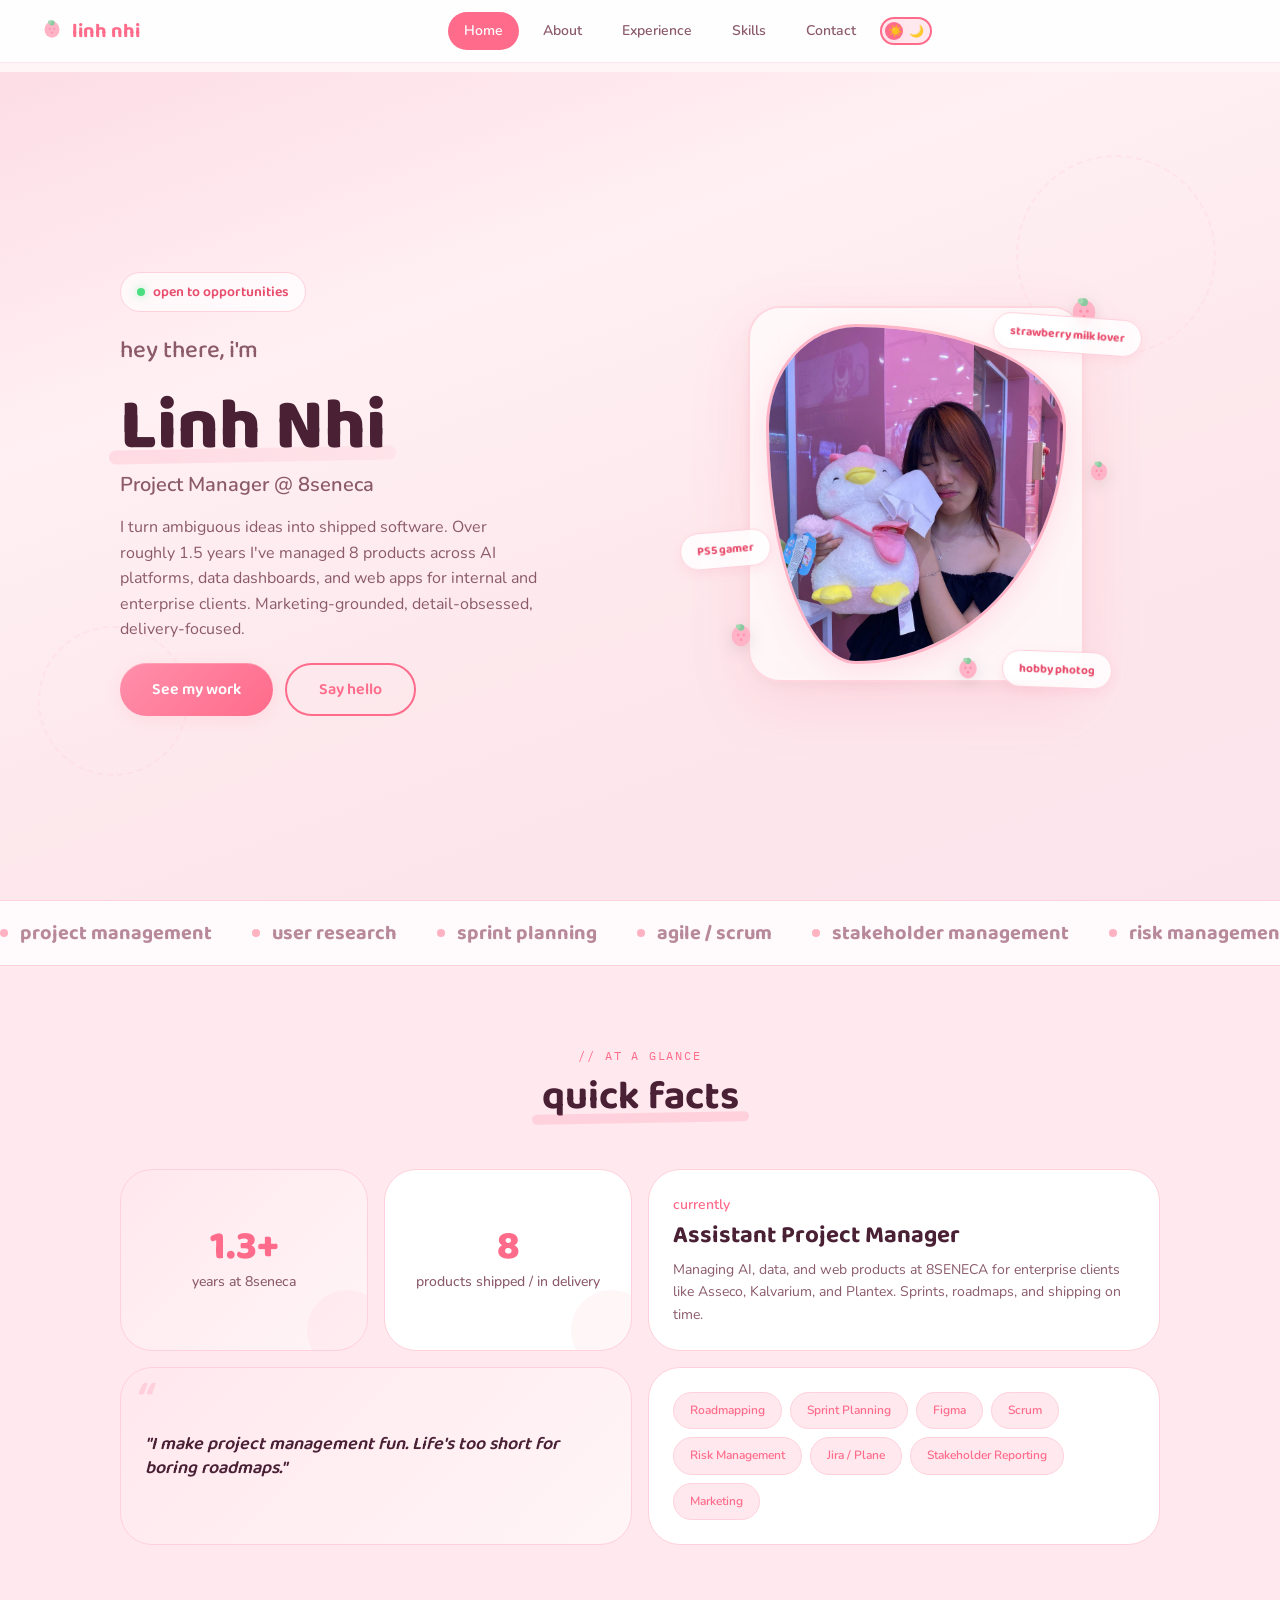
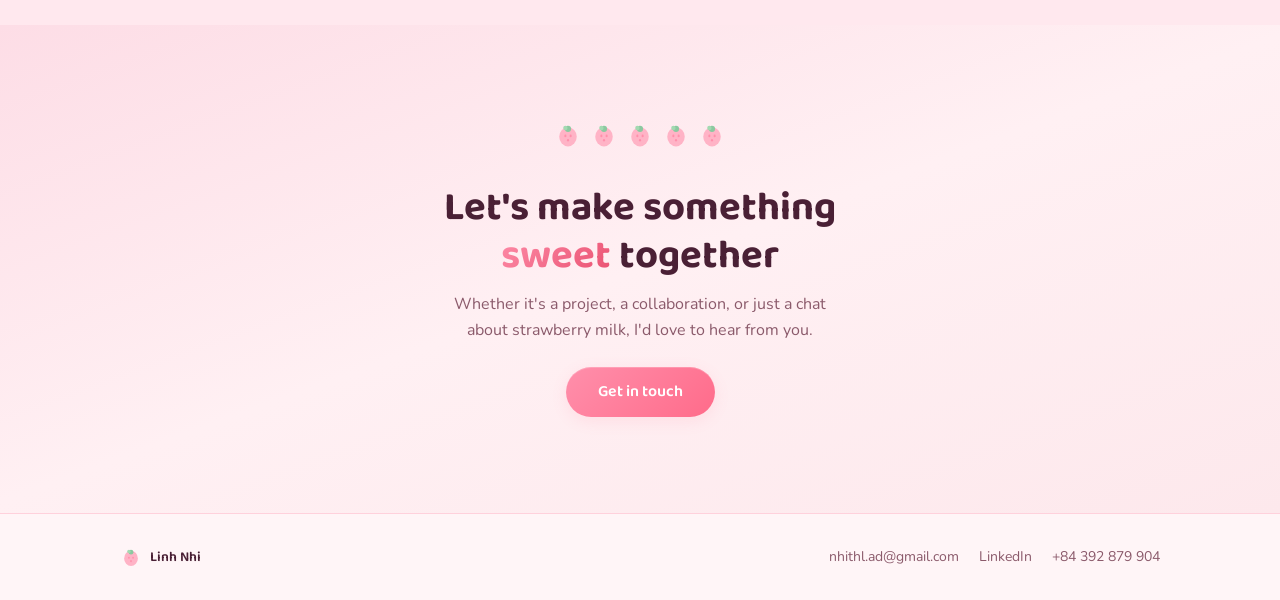
==== commit 2cc45a8c: "Publish: Experience timeline + 8SENECA projects, remove Work tab, no dashes Co-Authored-By: Claude O" ====
--- a/index.html
+++ b/index.html
@@ -121,7 +121,7 @@
     }
     .hero__buttons { display: flex; gap: var(--sp-12); flex-wrap: wrap; }
 
-    /* Visual side — milk carton style frame */
+    /* Visual side - milk carton style frame */
     .hero__visual {
       display: flex;
       justify-content: center;
@@ -497,7 +497,6 @@
       <div class="nav__links">
         <a href="index.html" class="nav__link nav__link--active">Home</a>
         <a href="about.html" class="nav__link">About</a>
-        <a href="work.html" class="nav__link">Work</a>
         <a href="experience.html" class="nav__link">Experience</a>
         <a href="skills.html" class="nav__link">Skills</a>
         <a href="contact.html" class="nav__link">Contact</a>
@@ -520,7 +519,6 @@
   <div class="nav__mobile-menu" id="mobileMenu">
     <a href="index.html" class="nav__link nav__link--active" onclick="toggleMobile()">Home</a>
     <a href="about.html" class="nav__link" onclick="toggleMobile()">About</a>
-    <a href="work.html" class="nav__link" onclick="toggleMobile()">Work</a>
     <a href="experience.html" class="nav__link" onclick="toggleMobile()">Experience</a>
     <a href="skills.html" class="nav__link" onclick="toggleMobile()">Skills</a>
     <a href="contact.html" class="nav__link" onclick="toggleMobile()">Contact</a>
@@ -549,12 +547,12 @@
             <span class="hero__name-sub">Project Manager @ 8seneca</span>
           </h1>
           <p class="hero__desc">
-            I turn ambiguous ideas into shipped software. Over ~1.5 years I've managed
-            8 products &mdash; AI platforms, data dashboards, and web apps &mdash; for internal and
+            I turn ambiguous ideas into shipped software. Over roughly 1.5 years I've managed
+            8 products across AI platforms, data dashboards, and web apps for internal and
             enterprise clients. Marketing-grounded, detail-obsessed, delivery-focused.
           </p>
           <div class="hero__buttons">
-            <a href="work.html" class="btn btn--primary">See my work</a>
+            <a href="experience.html" class="btn btn--primary">See my work</a>
             <a href="contact.html" class="btn btn--outline">Say hello</a>
           </div>
         </div>
@@ -612,8 +610,8 @@
         </div>
         <div class="bento-card bento-card--role bento-card--wide">
           <div class="bento-role__company">currently</div>
-          <div class="bento-role__title">Project Manager (Software)</div>
-          <div style="font-size:var(--text-sm);color:var(--color-text-secondary);margin-top:var(--sp-4);">Managing AI, data &amp; web products across 4 companies &mdash; for enterprise clients like Asseco, Kalvarium &amp; Plantex. Sprints, roadmaps, and shipping on time.</div>
+          <div class="bento-role__title">Assistant Project Manager</div>
+          <div style="font-size:var(--text-sm);color:var(--color-text-secondary);margin-top:var(--sp-4);">Managing AI, data, and web products at 8SENECA for enterprise clients like Asseco, Kalvarium, and Plantex. Sprints, roadmaps, and shipping on time.</div>
         </div>
         <div class="bento-card bento-card--quote bento-card--wide bento-card--accent">
           "I make project management fun. Life's too short for boring roadmaps."
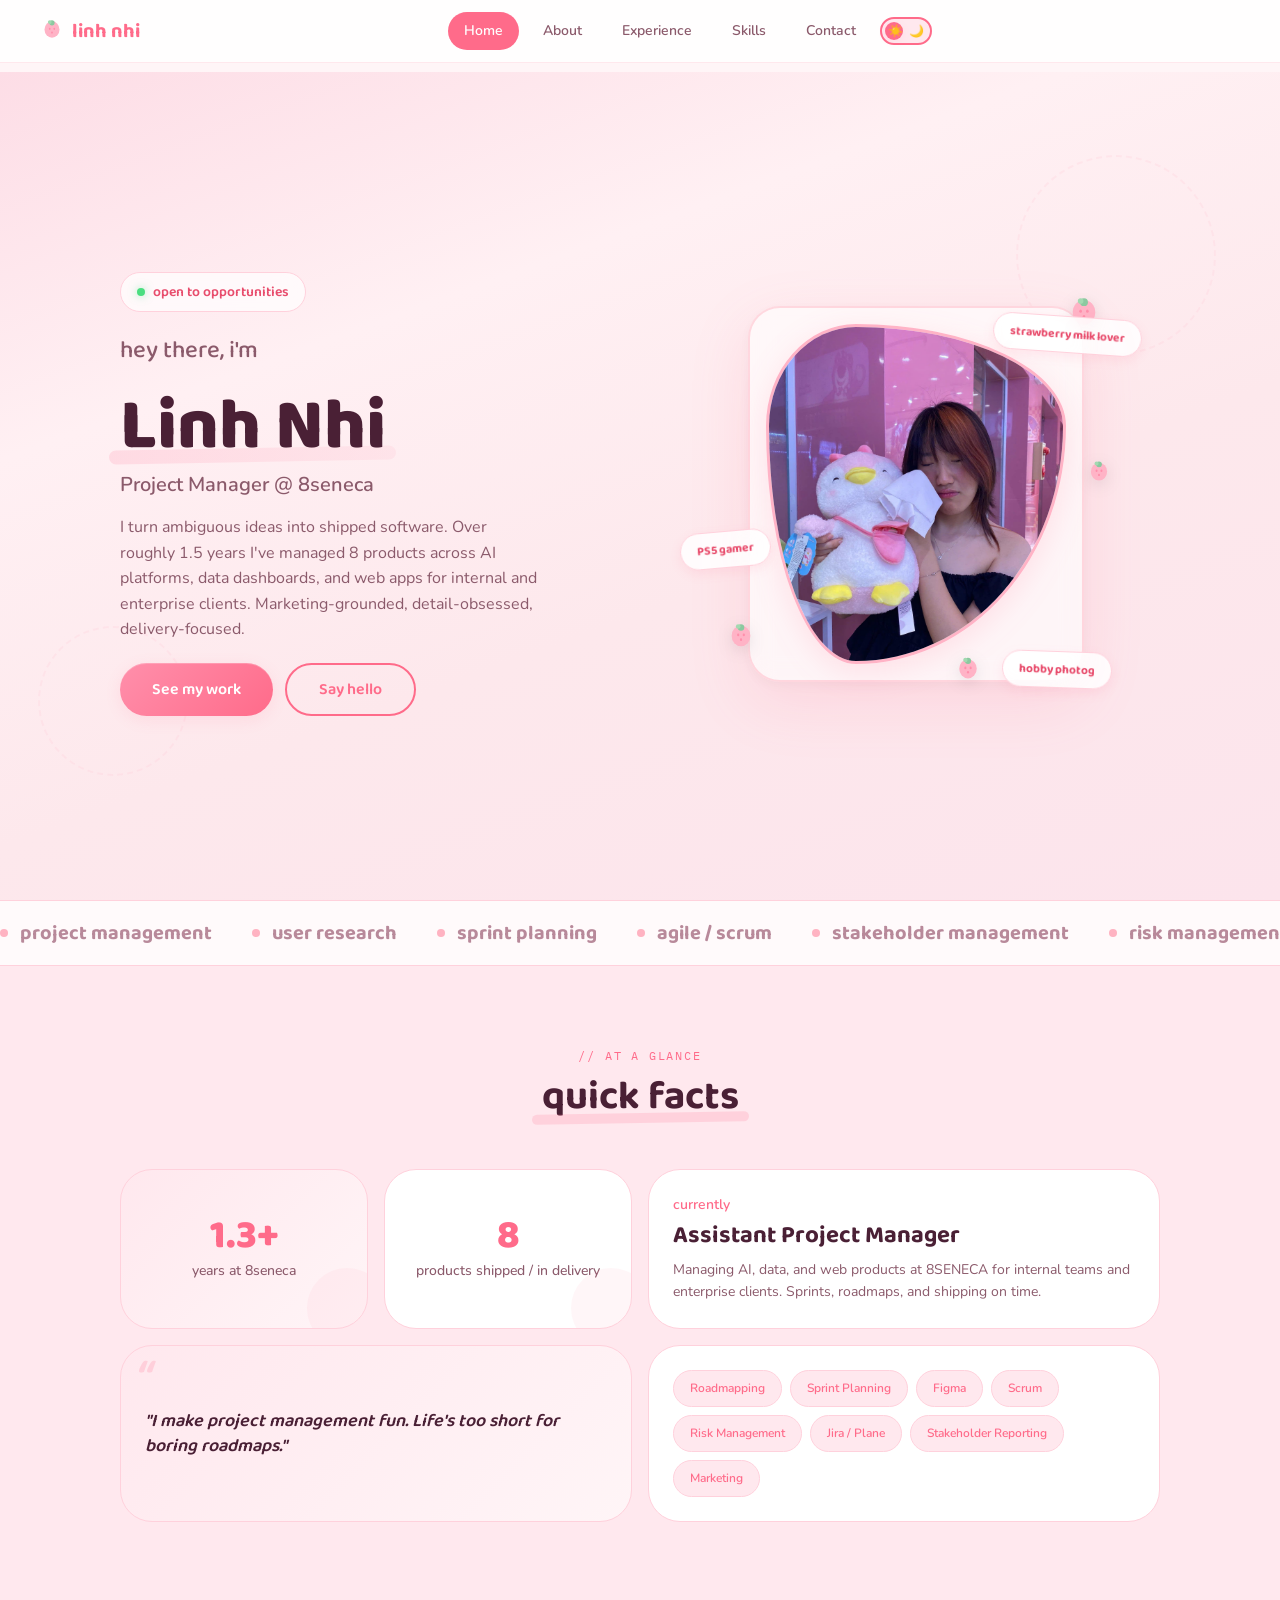
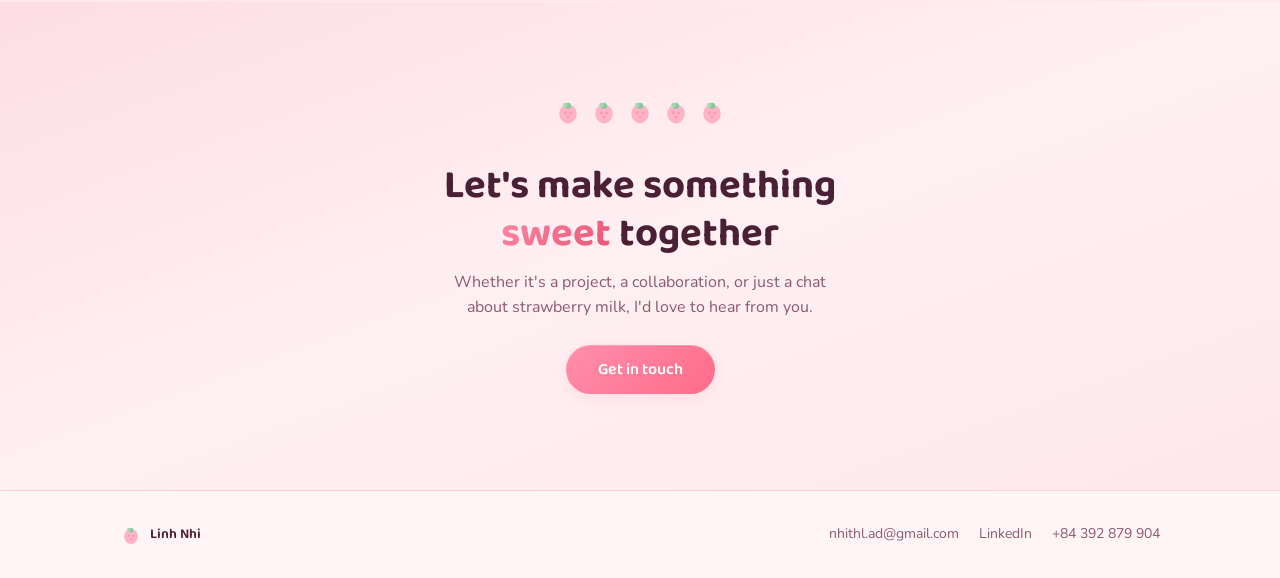
==== commit 2d681594: "Publish: horizontal experience timeline, reordered generic projects, tool fixes Co-Authored-By: Clau" ====
--- a/index.html
+++ b/index.html
@@ -611,7 +611,7 @@
         <div class="bento-card bento-card--role bento-card--wide">
           <div class="bento-role__company">currently</div>
           <div class="bento-role__title">Assistant Project Manager</div>
-          <div style="font-size:var(--text-sm);color:var(--color-text-secondary);margin-top:var(--sp-4);">Managing AI, data, and web products at 8SENECA for enterprise clients like Asseco, Kalvarium, and Plantex. Sprints, roadmaps, and shipping on time.</div>
+          <div style="font-size:var(--text-sm);color:var(--color-text-secondary);margin-top:var(--sp-4);">Managing AI, data, and web products at 8SENECA for internal teams and enterprise clients. Sprints, roadmaps, and shipping on time.</div>
         </div>
         <div class="bento-card bento-card--quote bento-card--wide bento-card--accent">
           "I make project management fun. Life's too short for boring roadmaps."
--- a/shared.css
+++ b/shared.css
@@ -1,5 +1,5 @@
 /* ============================================
-   SHARED — Strawberry Milk Portfolio
+   SHARED - Strawberry Milk Portfolio
    Tokens + Components + Layout
    ============================================ */
 @import url('https://fonts.googleapis.com/css2?family=Baloo+2:wght@400;500;600;700;800&family=Nunito:wght@400;500;600;700&family=IBM+Plex+Mono:wght@400;500&display=swap');
@@ -635,7 +635,7 @@
 }
 
 /* ============================================
-   RESPONSIVE — Mobile (375px)
+   RESPONSIVE - Mobile (375px)
    ============================================ */
 @media (max-width: 768px) {
   .container { padding: 0 var(--grid-margin-mobile); }
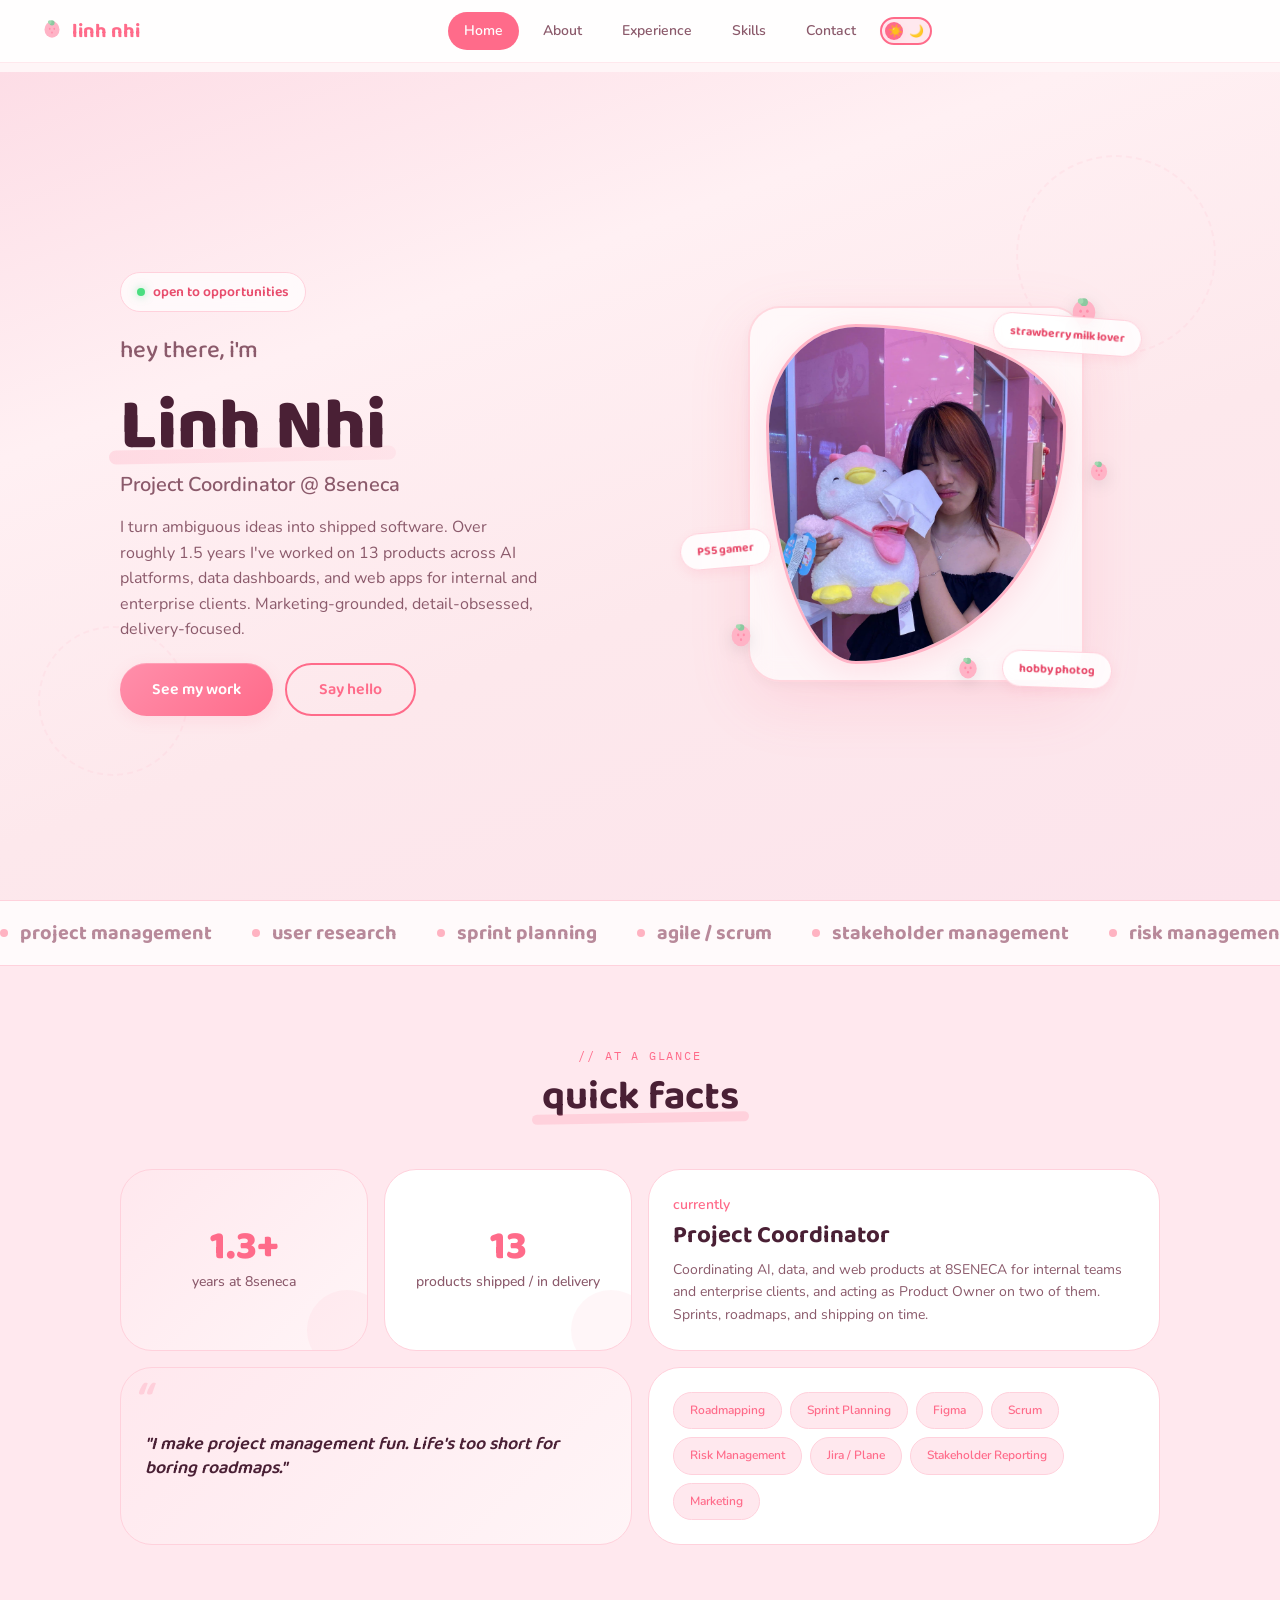
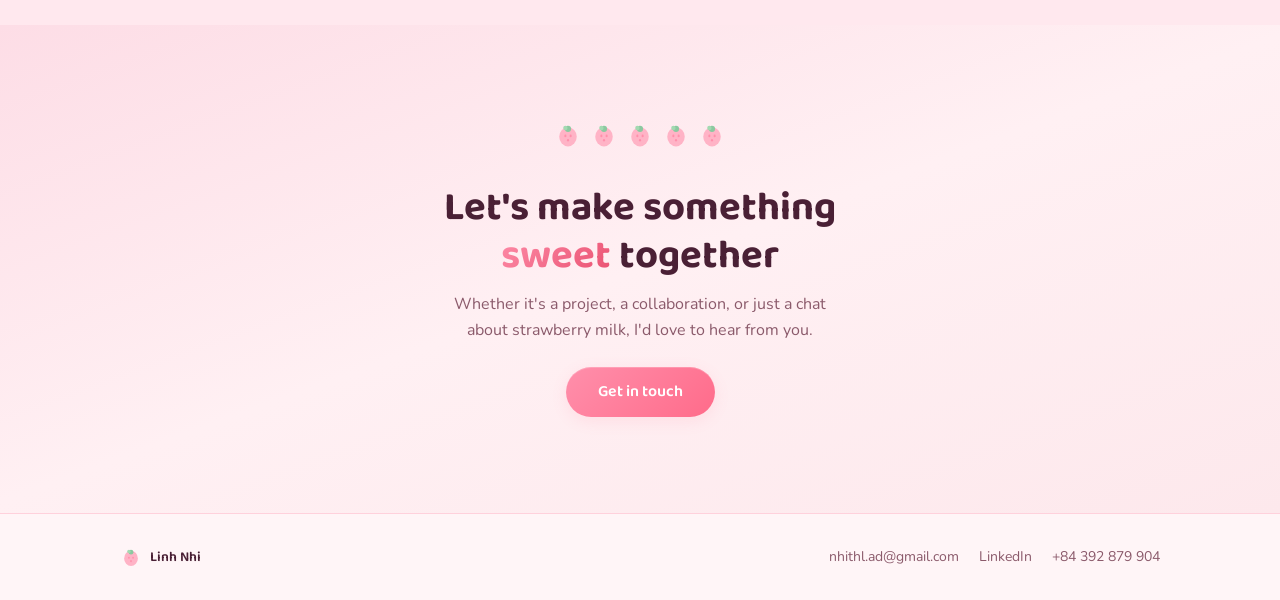
==== commit 55f76885: "Publish: Project Coordinator title, PO role, Perpetua rename, 4 new projects Co-Authored-By: Claude " ====
--- a/index.html
+++ b/index.html
@@ -3,7 +3,7 @@
 <head>
   <meta charset="UTF-8">
   <meta name="viewport" content="width=device-width, initial-scale=1.0">
-  <title>Linh Nhi | Project Manager</title>
+  <title>Linh Nhi | Project Coordinator</title>
   <link rel="icon" type="image/svg+xml" href="favicon.svg">
   <link rel="stylesheet" href="shared.css">
   <style>
@@ -544,11 +544,11 @@
           <div class="hero__greeting">hey there, i'm</div>
           <h1 class="hero__name">
             <span class="hero__name-highlight">Linh Nhi</span>
-            <span class="hero__name-sub">Project Manager @ 8seneca</span>
+            <span class="hero__name-sub">Project Coordinator @ 8seneca</span>
           </h1>
           <p class="hero__desc">
-            I turn ambiguous ideas into shipped software. Over roughly 1.5 years I've managed
-            8 products across AI platforms, data dashboards, and web apps for internal and
+            I turn ambiguous ideas into shipped software. Over roughly 1.5 years I've worked on
+            13 products across AI platforms, data dashboards, and web apps for internal and
             enterprise clients. Marketing-grounded, detail-obsessed, delivery-focused.
           </p>
           <div class="hero__buttons">
@@ -605,13 +605,13 @@
           <div class="bento-stat__label">years at 8seneca</div>
         </div>
         <div class="bento-card bento-card--stat">
-          <div class="bento-stat__number">8</div>
+          <div class="bento-stat__number">13</div>
           <div class="bento-stat__label">products shipped / in delivery</div>
         </div>
         <div class="bento-card bento-card--role bento-card--wide">
           <div class="bento-role__company">currently</div>
-          <div class="bento-role__title">Assistant Project Manager</div>
-          <div style="font-size:var(--text-sm);color:var(--color-text-secondary);margin-top:var(--sp-4);">Managing AI, data, and web products at 8SENECA for internal teams and enterprise clients. Sprints, roadmaps, and shipping on time.</div>
+          <div class="bento-role__title">Project Coordinator</div>
+          <div style="font-size:var(--text-sm);color:var(--color-text-secondary);margin-top:var(--sp-4);">Coordinating AI, data, and web products at 8SENECA for internal teams and enterprise clients, and acting as Product Owner on two of them. Sprints, roadmaps, and shipping on time.</div>
         </div>
         <div class="bento-card bento-card--quote bento-card--wide bento-card--accent">
           "I make project management fun. Life's too short for boring roadmaps."
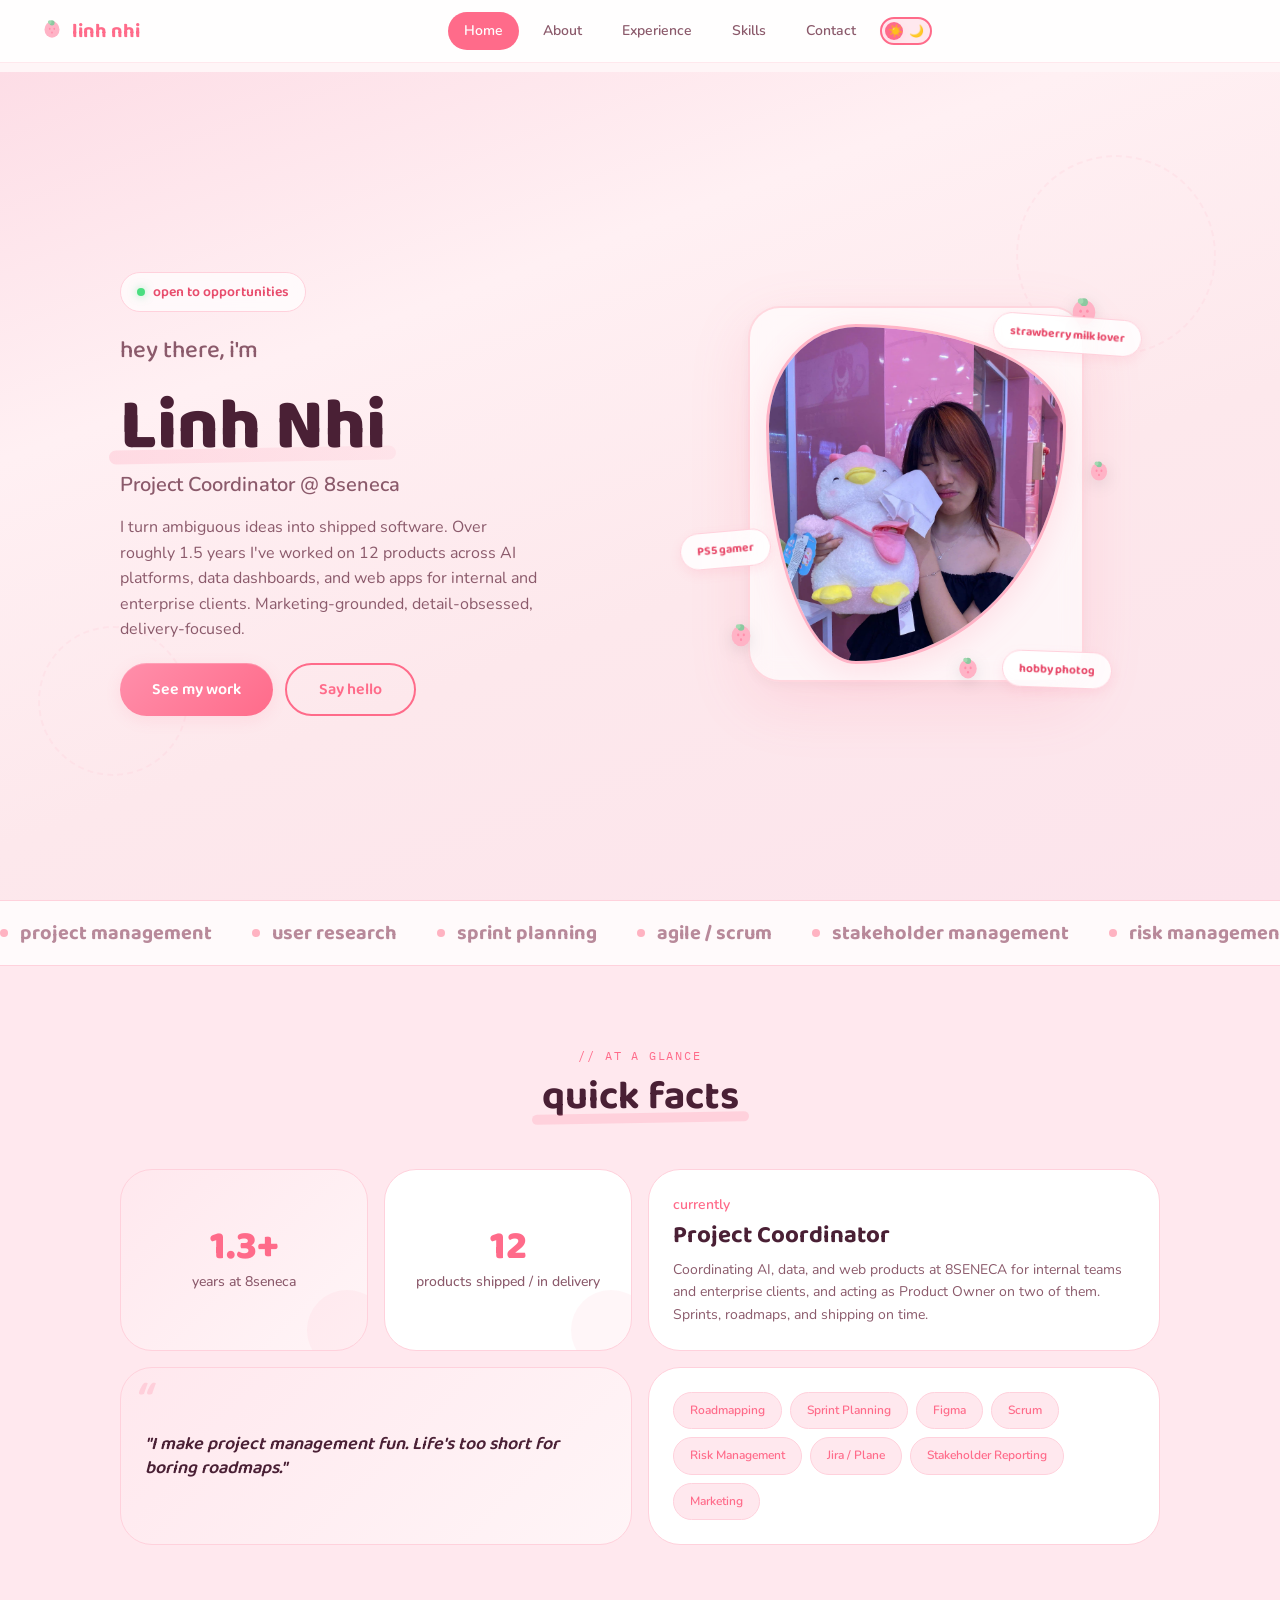
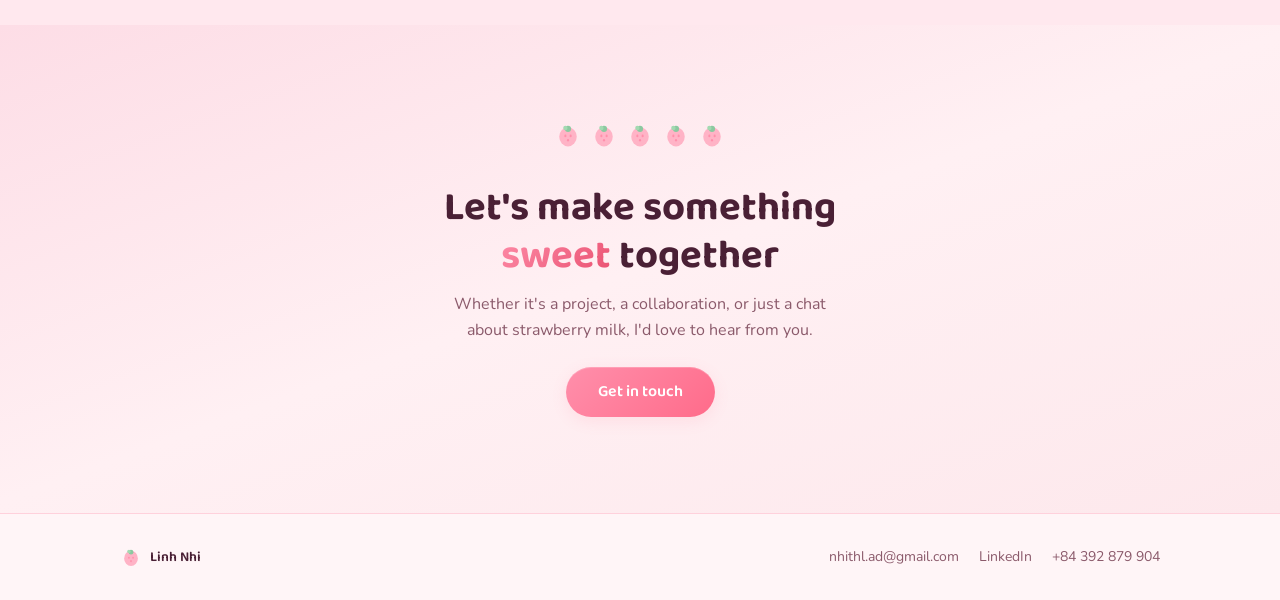
==== commit dda0324d: "Publish: remove AutoSeed card, project count 12 Co-Authored-By: Claude Opus 5 (1M context) <noreply@" ====
--- a/index.html
+++ b/index.html
@@ -548,7 +548,7 @@
           </h1>
           <p class="hero__desc">
             I turn ambiguous ideas into shipped software. Over roughly 1.5 years I've worked on
-            13 products across AI platforms, data dashboards, and web apps for internal and
+            12 products across AI platforms, data dashboards, and web apps for internal and
             enterprise clients. Marketing-grounded, detail-obsessed, delivery-focused.
           </p>
           <div class="hero__buttons">
@@ -605,7 +605,7 @@
           <div class="bento-stat__label">years at 8seneca</div>
         </div>
         <div class="bento-card bento-card--stat">
-          <div class="bento-stat__number">13</div>
+          <div class="bento-stat__number">12</div>
           <div class="bento-stat__label">products shipped / in delivery</div>
         </div>
         <div class="bento-card bento-card--role bento-card--wide">
